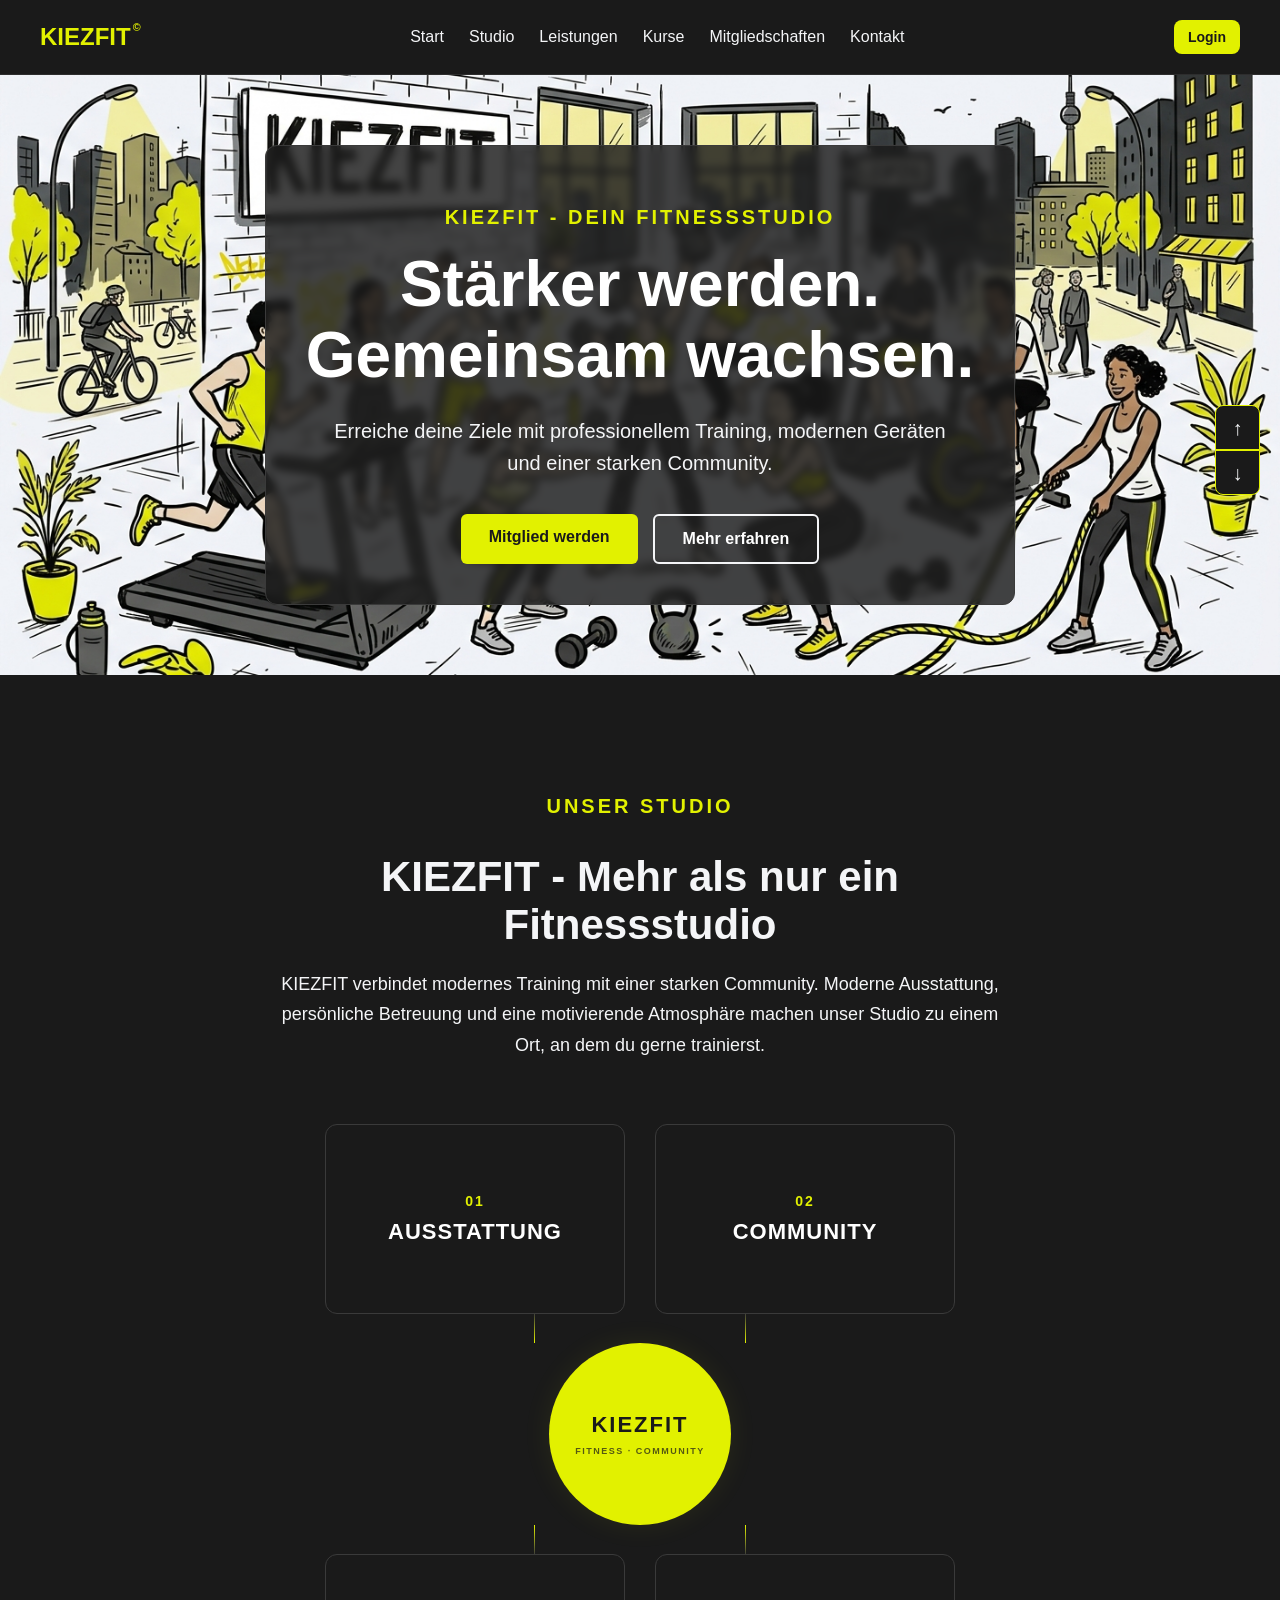
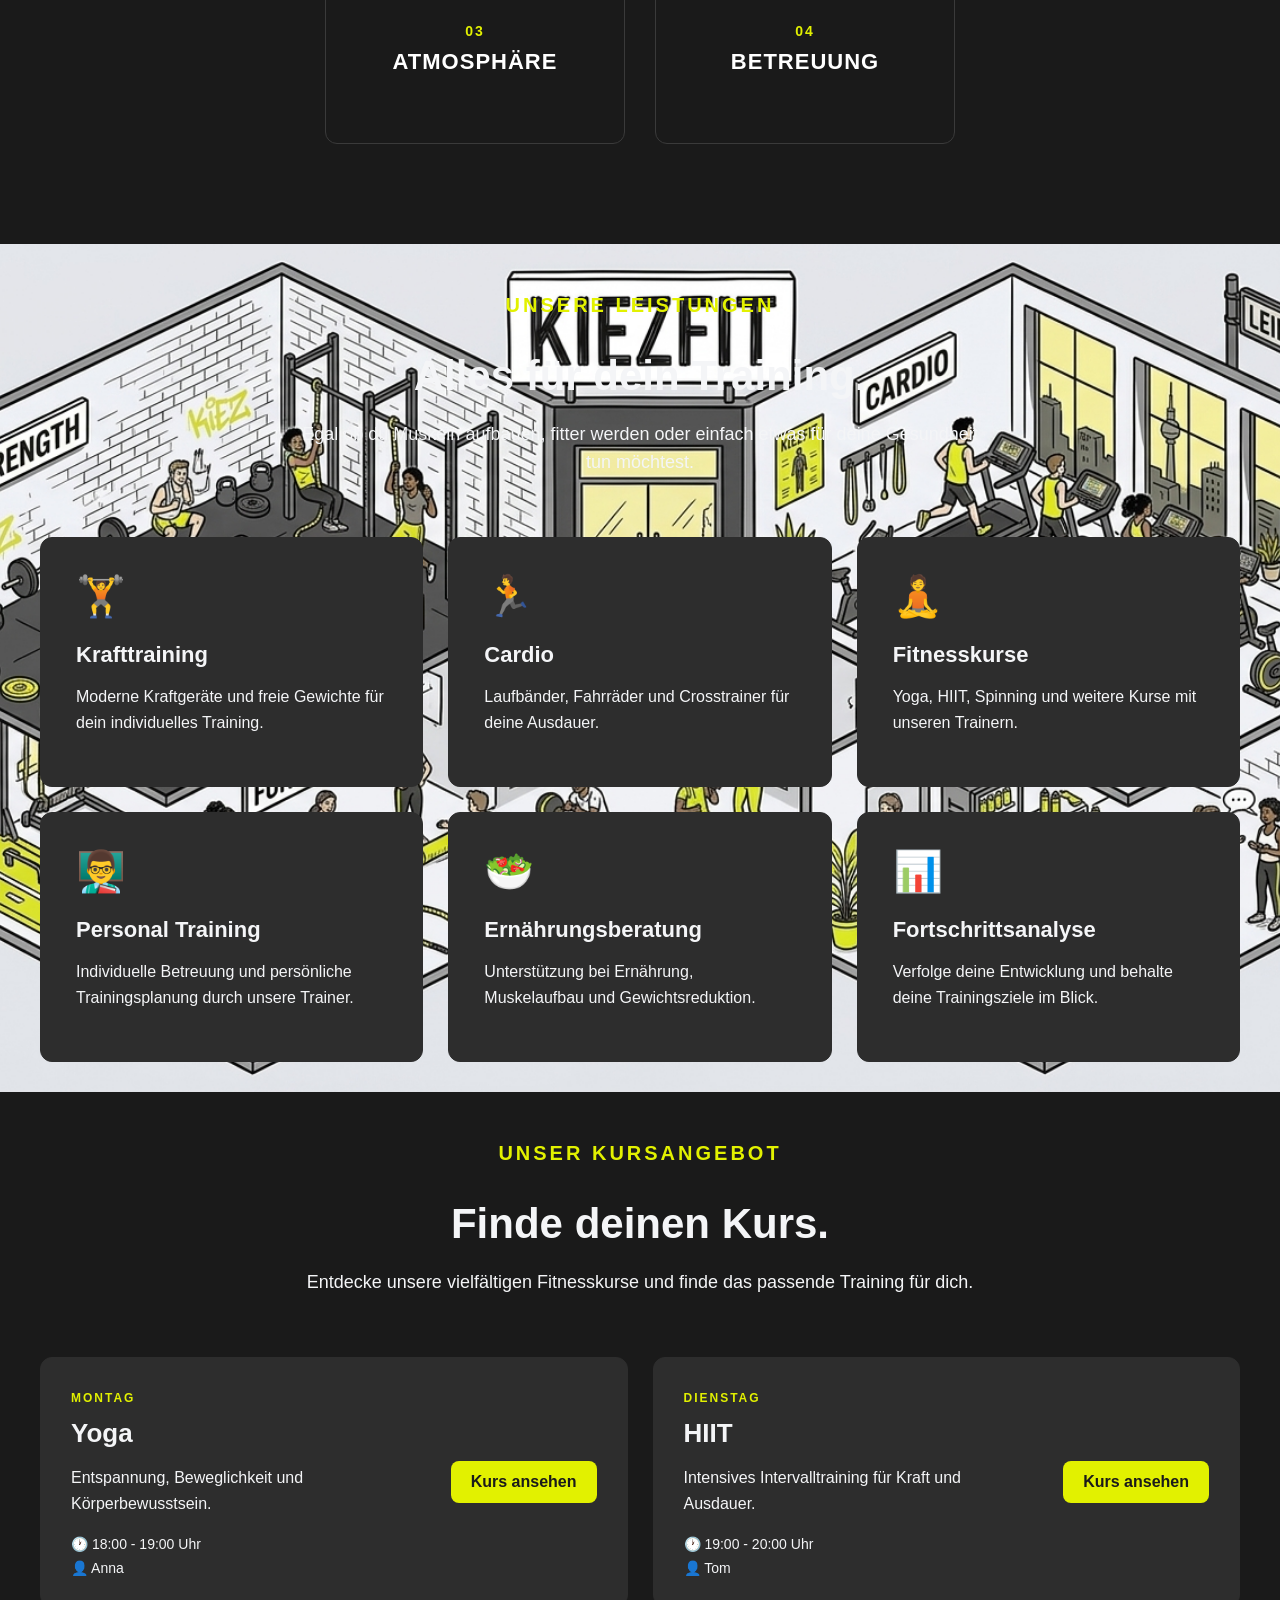
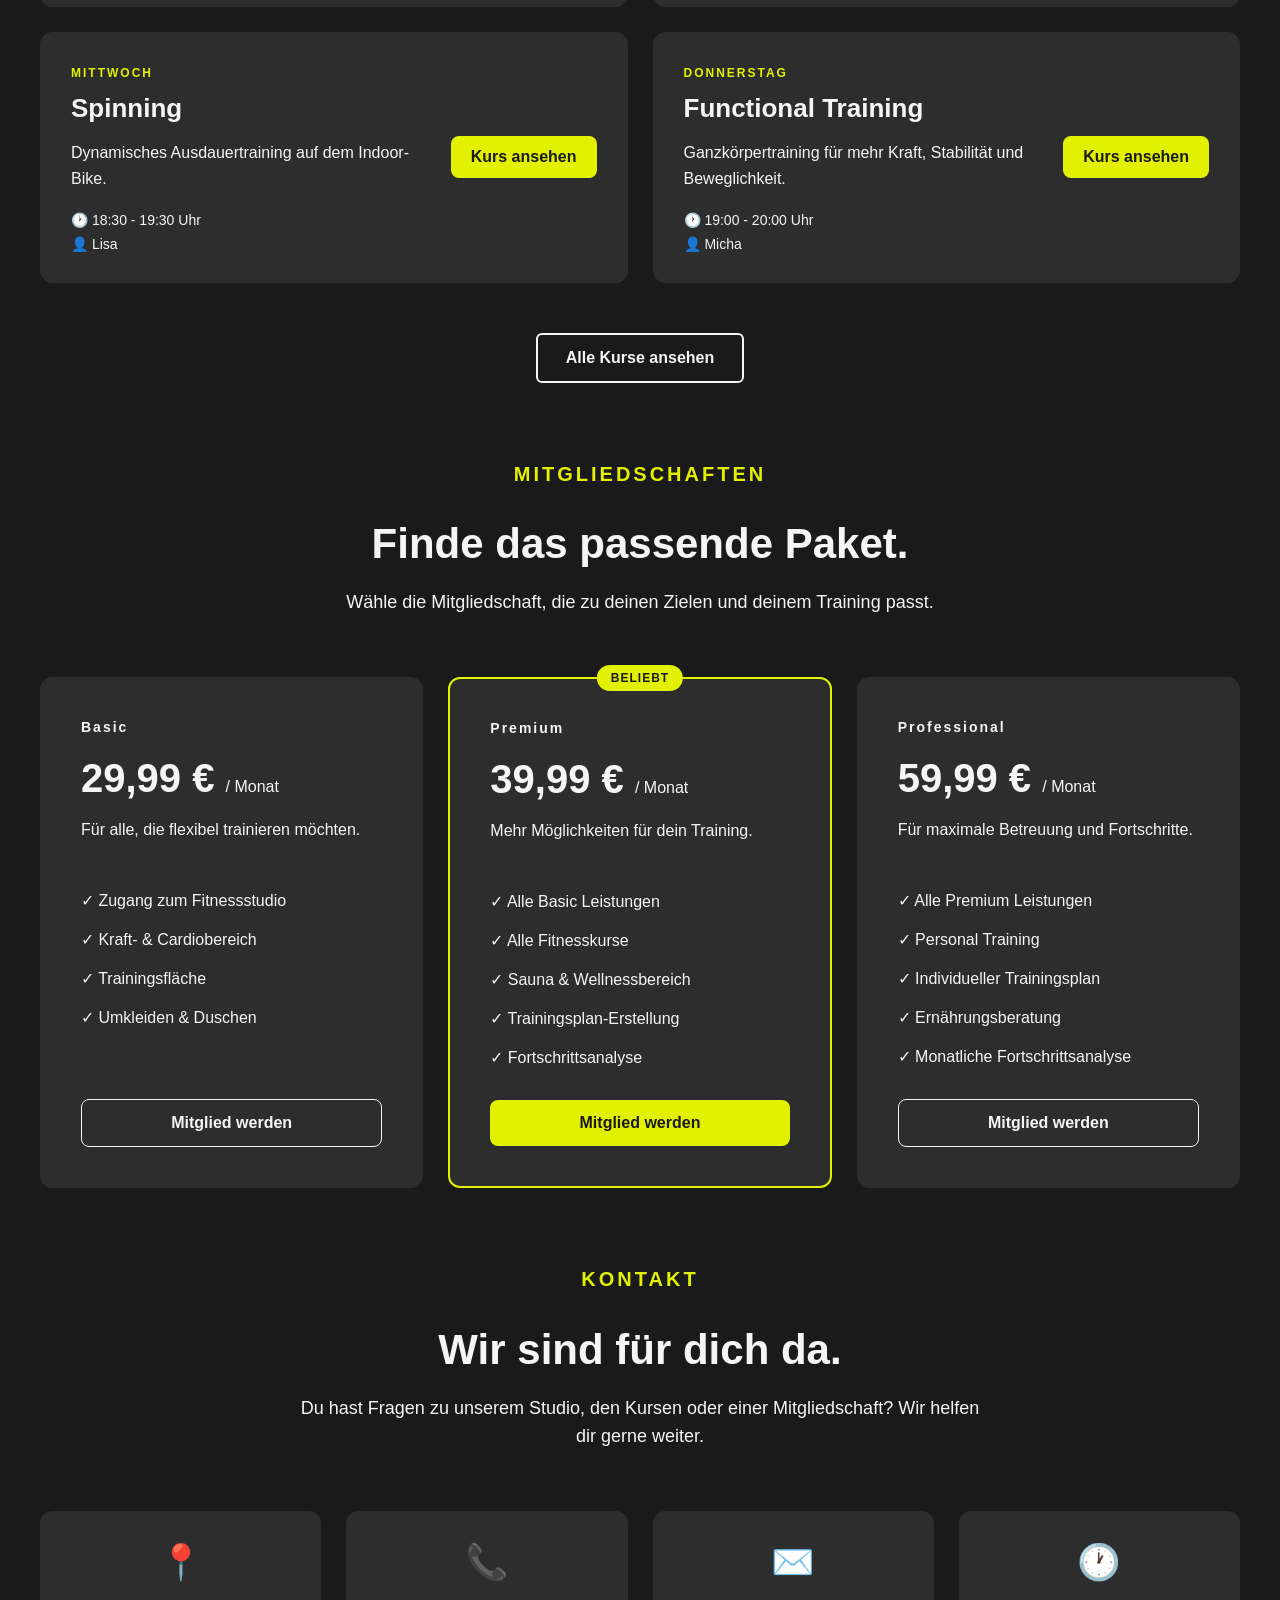
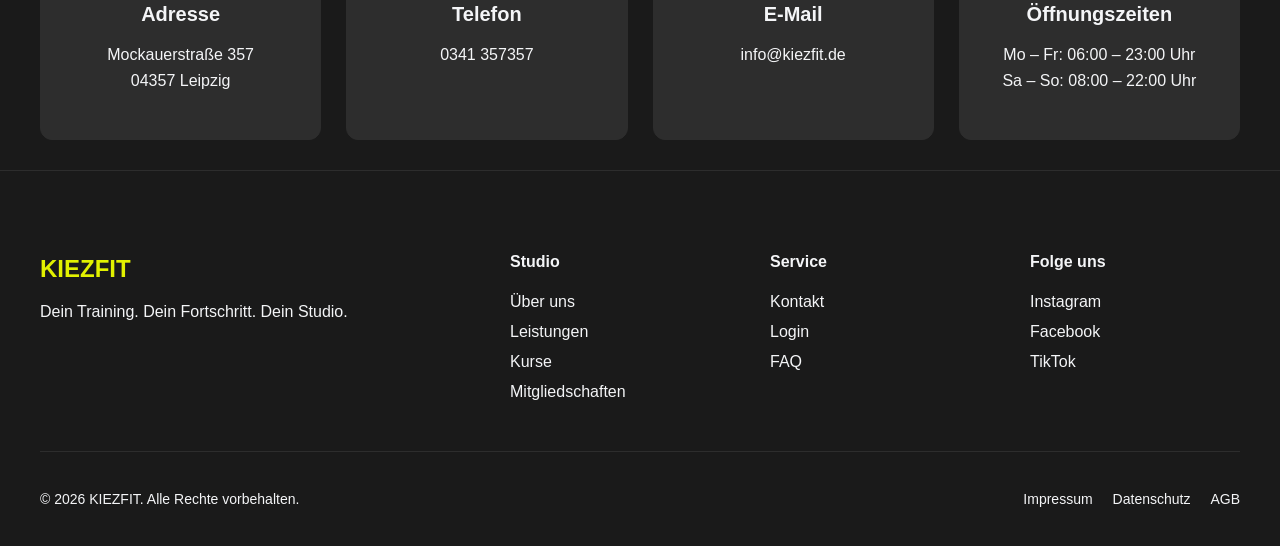
==== index.html @ 13ee88f4 "Initial project setup - current KIEZFIT state" ====
<!DOCTYPE html>
<html lang="de">

<head>
    <meta charset="UTF-8">
    <meta name="viewport" content="width=device-width, initial-scale=1.0">

    <title>KIEZFIT - Dein Fitnessstudio</title>

    <link rel="stylesheet" href="css/base.css">
    <link rel="stylesheet" href="css/layout.css">
    <link rel="stylesheet" href="css/components.css">
    <link rel="stylesheet" href="css/sections.css">
    <link rel="stylesheet" href="css/responsive.css">
</head>

<body>

    <!-- HEADER -->
    <header>

        <!-- LOGO -->
        <div class="logo">
            <a href="#start">KIEZFIT<sub>&copy;</sub></a>
        </div>

        <!-- NAVIGATION -->    
        <nav id="main-navigation">
            <a href="#start">Start</a>
            <a href="#studio">Studio</a>
            <a href="#leistungen">Leistungen</a>
            <a href="#kurse">Kurse</a>
            <a href="#mitgliedschaften">Mitgliedschaften</a>
            <a href="#kontakt">Kontakt</a>
        </nav>        

        <!-- HAMBURGER -->
        <button
            class="hamburger"
            id="hamburger"
            aria-label="Menü öffnen"
            aria-expanded="false"
            aria-controls="main-navigation">

            <span></span>
            <span></span>
            <span></span>
        </button>

        <!-- LOGIN -->
        <div class="header-actions">
            <a href="login.html" class="login-button">Login</a>
        </div>

    </header>

    <!-- HAUPTINHALT -->
    <main>

        <!-- HERO -->
        <section class="hero" id="start">

            <div class="hero-content">

                <p class="hero-subtitle">
                    KIEZFIT - DEIN FITNESSSTUDIO
                </p>

                <h1>
                    Stärker werden.<br>
                    Gemeinsam wachsen.
                </h1>

                <p class="hero-text">
                    Erreiche deine Ziele mit professionellem Training,
                    modernen Geräten und einer starken Community.
                </p>

                <div class="hero-buttons">

                    <a href="#mitgliedschaften" class="primary-button">
                        Mitglied werden
                    </a>

                    <a href="#leistungen" class="secondary-button">
                        Mehr erfahren
                    </a>

                </div>

            </div>

        </section>


<!-- STUDIO -->
<section class="studio" id="studio">

    <div class="section-content">

        <p class="section-subtitle">
            UNSER STUDIO
        </p>

        <h2>
            KIEZFIT - Mehr als nur ein Fitnessstudio
        </h2>

        <p>
            KIEZFIT verbindet modernes Training mit einer starken
            Community. Moderne Ausstattung, persönliche Betreuung
            und eine motivierende Atmosphäre machen unser Studio
            zu einem Ort, an dem du gerne trainierst.
        </p>

    </div>

<div class="studio-map">

    <div class="studio-area studio-area-1">

    <span class="studio-number">01</span>

    <h3>AUSSTATTUNG</h3>

    <div class="studio-description">
        <p>
            Moderne Geräte und durchdachte Trainingsbereiche schaffen
            die Grundlage für dein Training.
        </p>
    </div>

</div>


<div class="studio-area studio-area-2">

    <span class="studio-number">02</span>

    <h3>COMMUNITY</h3>

    <div class="studio-description">
        <p>
            KIEZFIT verbindet Menschen aus dem Kiez, die gemeinsam
            trainieren und sich gegenseitig motivieren.
        </p>
    </div>

</div>

<div class="studio-center">

    <span class="studio-center-name">
        KIEZFIT
    </span>

    <span class="studio-center-label">
        FITNESS · COMMUNITY
    </span>

</div>


<div class="studio-area studio-area-3">

    <span class="studio-number">03</span>

    <h3>ATMOSPHÄRE</h3>

    <div class="studio-description">
        <p>
            Urban, direkt und unkompliziert – eine Trainingsumgebung,
            in der du dich wohlfühlen kannst.
        </p>
    </div>

</div>


<div class="studio-area studio-area-4">

    <span class="studio-number">04</span>

    <h3>BETREUUNG</h3>

    <div class="studio-description">
        <p>
            Persönliche Ansprechpartner und professionelle Unterstützung
            begleiten dich auf deinem Weg.
        </p>
    </div>

</div>

</div>

</section>


        <!-- LEISTUNGEN -->
        <section class="leistungen" id="leistungen">

            <div class="section-header">

                <p class="section-subtitle">
                    UNSERE LEISTUNGEN
                </p>

                <h2>
                    Alles für dein Training.
                </h2>

                <p>
                    Egal ob du Muskeln aufbauen, fitter werden oder einfach
                    etwas für deine Gesundheit tun möchtest.
                </p>

            </div>


            <div class="leistungen-grid">

                <article class="leistung-card">

                    <div class="leistung-icon">
                        🏋️
                    </div>

                    <h3>
                        Krafttraining
                    </h3>

                    <p>
                        Moderne Kraftgeräte und freie Gewichte
                        für dein individuelles Training.
                    </p>

                </article>


                <article class="leistung-card">

                    <div class="leistung-icon">
                        🏃
                    </div>

                    <h3>
                        Cardio
                    </h3>

                    <p>
                        Laufbänder, Fahrräder und Crosstrainer
                        für deine Ausdauer.
                    </p>

                </article>


                <article class="leistung-card">

                    <div class="leistung-icon">
                        🧘
                    </div>

                    <h3>
                        Fitnesskurse
                    </h3>

                    <p>
                        Yoga, HIIT, Spinning und weitere Kurse
                        mit unseren Trainern.
                    </p>

                </article>


                <article class="leistung-card">

                    <div class="leistung-icon">
                        👨‍🏫
                    </div>

                    <h3>
                        Personal Training
                    </h3>

                    <p>
                        Individuelle Betreuung und persönliche
                        Trainingsplanung durch unsere Trainer.
                    </p>

                </article>


                <article class="leistung-card">

                    <div class="leistung-icon">
                        🥗
                    </div>

                    <h3>
                        Ernährungsberatung
                    </h3>

                    <p>
                        Unterstützung bei Ernährung, Muskelaufbau
                        und Gewichtsreduktion.
                    </p>

                </article>


                <article class="leistung-card">

                    <div class="leistung-icon">
                        📊
                    </div>

                    <h3>
                        Fortschrittsanalyse
                    </h3>

                    <p>
                        Verfolge deine Entwicklung und behalte
                        deine Trainingsziele im Blick.
                    </p>

                </article>

            </div>

        </section>


        <!-- KURSE -->
        <section class="kurse" id="kurse">

            <div class="section-header">

                <p class="section-subtitle">
                    UNSER KURSANGEBOT
                </p>

                <h2>
                    Finde deinen Kurs.
                </h2>

                <p>
                    Entdecke unsere vielfältigen Fitnesskurse und
                    finde das passende Training für dich.
                </p>

            </div>


            <div class="kurse-grid">

                <article class="kurs-card">

                    <div class="kurs-info">

                        <span class="kurs-tag">
                            MONTAG
                        </span>

                        <h3>
                            Yoga
                        </h3>

                        <p>
                            Entspannung, Beweglichkeit und Körperbewusstsein.
                        </p>

                        <div class="kurs-details">
                            <span>🕐 18:00 - 19:00 Uhr</span>
                            <span>👤 Anna</span>
                        </div>

                    </div>

                    <a href="login.html" class="kurs-button">
                        Kurs ansehen
                    </a>

                </article>


                <article class="kurs-card">

                    <div class="kurs-info">

                        <span class="kurs-tag">
                            DIENSTAG
                        </span>

                        <h3>
                            HIIT
                        </h3>

                        <p>
                            Intensives Intervalltraining für
                            Kraft und Ausdauer.
                        </p>

                        <div class="kurs-details">
                            <span>🕐 19:00 - 20:00 Uhr</span>
                            <span>👤 Tom</span>
                        </div>

                    </div>

                    <a href="login.html" class="kurs-button">
                        Kurs ansehen
                    </a>

                </article>


                <article class="kurs-card">

                    <div class="kurs-info">

                        <span class="kurs-tag">
                            MITTWOCH
                        </span>

                        <h3>
                            Spinning
                        </h3>

                        <p>
                            Dynamisches Ausdauertraining
                            auf dem Indoor-Bike.
                        </p>

                        <div class="kurs-details">
                            <span>🕐 18:30 - 19:30 Uhr</span>
                            <span>👤 Lisa</span>
                        </div>

                    </div>

                    <a href="login.html" class="kurs-button">
                        Kurs ansehen
                    </a>

                </article>


                <article class="kurs-card">

                    <div class="kurs-info">

                        <span class="kurs-tag">
                            DONNERSTAG
                        </span>

                        <h3>
                            Functional Training
                        </h3>

                        <p>
                            Ganzkörpertraining für mehr Kraft,
                            Stabilität und Beweglichkeit.
                        </p>

                        <div class="kurs-details">
                            <span>🕐 19:00 - 20:00 Uhr</span>
                            <span>👤 Micha</span>
                        </div>

                    </div>

                    <a href="login.html" class="kurs-button">
                        Kurs ansehen
                    </a>

                </article>

            </div>


            <div class="kurse-footer">

                <a href="login.html" class="secondary-button">
                    Alle Kurse ansehen
                </a>

            </div>

        </section>


        <!-- MITGLIEDSCHAFTEN -->
        <section class="mitgliedschaften" id="mitgliedschaften">

            <div class="section-header">

                <p class="section-subtitle">
                    MITGLIEDSCHAFTEN
                </p>

                <h2>
                    Finde das passende Paket.
                </h2>

                <p>
                    Wähle die Mitgliedschaft, die zu deinen Zielen
                    und deinem Training passt.
                </p>

            </div>


            <div class="mitgliedschaften-grid">

                <!-- BASIC -->
                <article class="membership-card">

                    <div class="membership-header">

                        <span class="membership-name">
                            Basic
                        </span>

                        <h3>
                            29,99 €
                            <span>/ Monat</span>
                        </h3>

                        <p>
                            Für alle, die flexibel trainieren möchten.
                        </p>

                    </div>


                    <ul class="membership-features">
                        <li>✓ Zugang zum Fitnessstudio</li>
                        <li>✓ Kraft- &amp; Cardiobereich</li>
                        <li>✓ Trainingsfläche</li>
                        <li>✓ Umkleiden &amp; Duschen</li>
                    </ul>


                    <a href="login.html" class="membership-button">
                        Mitglied werden
                    </a>

                </article>


                <!-- PREMIUM -->
                <article class="membership-card membership-featured">

                    <div class="membership-badge">
                        BELIEBT
                    </div>


                    <div class="membership-header">

                        <span class="membership-name">
                            Premium
                        </span>

                        <h3>
                            39,99 €
                            <span>/ Monat</span>
                        </h3>

                        <p>
                            Mehr Möglichkeiten für dein Training.
                        </p>

                    </div>


                    <ul class="membership-features">
                        <li>✓ Alle Basic Leistungen</li>
                        <li>✓ Alle Fitnesskurse</li>
                        <li>✓ Sauna &amp; Wellnessbereich</li>
                        <li>✓ Trainingsplan-Erstellung</li>
                        <li>✓ Fortschrittsanalyse</li>
                    </ul>


                    <a href="login.html" class="membership-button">
                        Mitglied werden
                    </a>

                </article>


                <!-- PROFESSIONAL -->
                <article class="membership-card">

                    <div class="membership-header">

                        <span class="membership-name">
                            Professional
                        </span>

                        <h3>
                            59,99 €
                            <span>/ Monat</span>
                        </h3>

                        <p>
                            Für maximale Betreuung und Fortschritte.
                        </p>

                    </div>


                    <ul class="membership-features">
                        <li>✓ Alle Premium Leistungen</li>
                        <li>✓ Personal Training</li>
                        <li>✓ Individueller Trainingsplan</li>
                        <li>✓ Ernährungsberatung</li>
                        <li>✓ Monatliche Fortschrittsanalyse</li>
                    </ul>


                    <a href="login.html" class="membership-button">
                        Mitglied werden
                    </a>

                </article>

            </div>

        </section>


        <!-- KONTAKT -->
        <section class="kontakt" id="kontakt">

            <div class="section-header">

                <p class="section-subtitle">
                    KONTAKT
                </p>

                <h2>
                    Wir sind für dich da.
                </h2>

                <p>
                    Du hast Fragen zu unserem Studio, den Kursen oder
                    einer Mitgliedschaft? Wir helfen dir gerne weiter.
                </p>

            </div>


            <div class="kontakt-grid">

                <div class="kontakt-card">

                    <div class="kontakt-icon">
                        📍
                    </div>

                    <h3>
                        Adresse
                    </h3>

                    <p>
                        Mockauerstraße 357<br>
                        04357 Leipzig
                    </p>

                </div>


                <div class="kontakt-card">

                    <div class="kontakt-icon">
                        📞
                    </div>

                    <h3>
                        Telefon
                    </h3>

                    <p>
                        0341 357357
                    </p>

                </div>


                <div class="kontakt-card">

                    <div class="kontakt-icon">
                        ✉️
                    </div>

                    <h3>
                        E-Mail
                    </h3>

                    <p>
                        info@kiezfit.de
                    </p>

                </div>


                <div class="kontakt-card">

                    <div class="kontakt-icon">
                        🕐
                    </div>

                    <h3>
                        Öffnungszeiten
                    </h3>

                    <p>
                        Mo – Fr: 06:00 – 23:00 Uhr<br>
                        Sa – So: 08:00 – 22:00 Uhr
                    </p>

                </div>

            </div>

        </section>

    </main>


    <!-- FOOTER -->
    <footer>

        <div class="footer-content">

            <div class="footer-brand">

                <h3>
                    KIEZFIT
                </h3>

                <p>
                    Dein Training. Dein Fortschritt.
                    Dein Studio.
                </p>

            </div>


            <div class="footer-column">

                <h4>
                    Studio
                </h4>

                <a href="#studio">Über uns</a>
                <a href="#leistungen">Leistungen</a>
                <a href="#kurse">Kurse</a>
                <a href="#mitgliedschaften">Mitgliedschaften</a>

            </div>


            <div class="footer-column">

                <h4>
                    Service
                </h4>

                <a href="#kontakt">Kontakt</a>
                <a href="login.html">Login</a>
                <a href="#">FAQ</a>

            </div>


            <div class="footer-column">

                <h4>
                    Folge uns
                </h4>

                <a href="#">Instagram</a>
                <a href="#">Facebook</a>
                <a href="#">TikTok</a>

            </div>

        </div>


        <div class="footer-bottom">

            <p>
                &copy; 2026 KIEZFIT. Alle Rechte vorbehalten.
            </p>

            <div class="footer-legal">

                <a href="#">Impressum</a>
                <a href="#">Datenschutz</a>
                <a href="#">AGB</a>

            </div>

        </div>

    </footer>


    <!-- SCROLL-BUTTON -->
    <div class="scroll-button">

        <button
            id="scroll-top"
            aria-label="Nach oben scrollen">
        </button>

        <button
            id="scroll-bottom"
            aria-label="Nach unten scrollen">
        </button>

    </div>

    <!-- JAVASCRIPT -->
    <script src="js/script.js"></script>

</body>

</html>
---- css/base.css ----
/* ==================================================
   RESET & GLOBALE EINSTELLUNGEN
   ================================================== */

* {
    box-sizing: border-box;
}

html {
    scroll-behavior: smooth;
}

html,
body {
    width: 100%;
    overflow-x: hidden;
}

:root {
    --color-carbon: #1A1A1A;
    --color-off-white: #F4F5F7;
    --color-lime: #E2F100;
    --color-graphite: #2D2D2D;

    --color-white: #FFFFFF;
    --color-border: #3A3A3A;
}

body {
    margin: 0;

    font-family: Arial, sans-serif;

    background-color: var(--color-carbon);
    color: var(--color-off-white);
}
---- css/layout.css ----
/* ==================================================
   HEADER - LAYOUT
   ================================================== */

header {
    position: relative;
    display: flex;
    align-items: center;
    justify-content: space-between;

    padding: 20px 40px;

    background-color: var(--color-carbon);
    border-bottom: 0.5px solid var(--color-graphite);
}

/* ==================================================
   ALLGEMEINE SECTION-BEREICHE
   ================================================== */

.studio,
.leistungen,
.kurse,
.mitgliedschaften,
.kontakt {
    padding: 30px;
}

/* ==================================================
   FOOTER - LAYOUT
   ================================================== */

footer {
    padding: 60px 40px 25px;

    background-color: var(--color-carbon);

    border-top: 1px solid var(--color-graphite);
}

.footer-content {
    max-width: 1200px;

    margin: 0 auto 50px auto;

    display: grid;

    grid-template-columns: 2fr 1fr 1fr 1fr;

    gap: 50px;
}

.footer-bottom {
    max-width: 1200px;

    margin: 0 auto;

    padding-top: 25px;

    border-top: 1px solid var(--color-graphite);

    display: flex;
    justify-content: space-between;
    align-items: center;

    font-size: 14px;
}

.footer-column a:focus-visible,
.footer-legal a:focus-visible {
    outline: 2px solid var(--color-lime);
    outline-offset: 4px;
}
---- css/components.css ----
/* ==================================================
   LOGO
   ================================================== */

.logo a {
    display: inline-flex;
    align-items: flex-start;

    color: var(--color-lime);
    text-decoration: none;

    font-size: 24px;
    font-weight: bold;
}

.logo a sub {
    position: relative;
    top: -0.1em;

    margin-left: 2px;

    font-size: 0.45em;
    line-height: 1;

    vertical-align: super;
}

/* ==================================================
   NAVIGATION
   ================================================== */

nav {
    display: flex;
    gap: 25px;

    flex-shrink: 1;
}

nav a {
    color: var(--color-off-white);
    text-decoration: none;

    transition: color 0.2s ease;
}

nav a:hover {
    color: var(--color-lime);
}  

/* ==================================================
   HEADER ACTIONS / LOGIN
   ================================================== */

.header-actions {
    display: flex;
    align-items: center;

    flex-shrink: 0;
}

.login-button {
    display: inline-block;

    padding: 9px 14px;

    border-radius: 8px;

    background-color: var(--color-lime);
    color: var(--color-carbon);

    text-decoration: none;

    font-size: 14px;
    font-weight: bold;

    transition:
        transform 0.2s ease,
        background-color 0.2s ease;
}

.login-button:hover {
    transform: translateY(-2px);
}

/* ==================================================
   ALLGEMEINE BUTTONS (OPTIMIERT)
   ================================================== */

.primary-button {
    display: inline-block;

    padding: 14px 28px;

    border-radius: 6px;

    background-color: var(--color-lime);
    color: var(--color-carbon);

    text-decoration: none;

    font-weight: bold;

    /* Semikolon durch Komma ersetzt */
    transition: transform 0.2s ease, opacity 0.2s ease;
}

.primary-button:hover {
    transform: translateY(-2px);
    opacity: 0.9;
}

.secondary-button {
    display: inline-block;

    padding: 14px 28px;

    /* Rand sichtbar gemacht auf dunklem Grund */
    border: 2px solid var(--color-off-white);
    border-radius: 6px;

    color: var(--color-off-white);

    text-decoration: none;

    font-weight: bold;

    transition:
        border-color 0.2s ease,
        color 0.2s ease,
        background-color 0.2s ease;
}

.secondary-button:hover {
    border-color: var(--color-lime);
    color: var(--color-lime);
    background-color: rgba(226, 241, 0, 0.05); /* Zartes Aufleuchten bei Hover */
}

/* ==================================================
   KURSE – BUTTON
   ================================================== */

.kurs-button {
    align-self: center;

    padding: 12px 20px;

    border-radius: 8px;

    background-color: var(--color-lime);
    color: var(--color-carbon);

    text-decoration: none;

    font-weight: bold;

    white-space: nowrap;
}

/* ==================================================
   MITGLIEDSCHAFTEN – BUTTON
   ================================================== */

.membership-button {
    display: block;

    margin-top: auto;
    padding: 14px 20px;

    border-radius: 8px;

    background-color: var(--color-lime);
    color: var(--color-carbon);

    text-align: center;
    text-decoration: none;

    font-weight: bold;
}

.membership-card:not(.membership-featured) .membership-button {
    background-color: transparent;
    color: var(--color-off-white);

    border: 1px solid var(--color-off-white);
}


/* ==================================================
   HAMBURGER
   ================================================== */

.hamburger {
    display: none;

    flex-direction: column;
    justify-content: center;

    gap: 5px;

    padding: 8px;

    border: none;

    background: none;

    cursor: pointer;
}

.hamburger span {
    display: block;

    width: 25px;
    height: 2px;

    background-color: var(--color-off-white);

    transition:
        transform 0.2s ease,
        opacity 0.2s ease;
}

.hamburger.active span:nth-child(1) {
    transform: translateY(7px) rotate(45deg);
}

.hamburger.active span:nth-child(2) {
    opacity: 0;
}

.hamburger.active span:nth-child(3) {
    transform: translateY(-7px) rotate(-45deg);
}

.hamburger:focus-visible {
    outline: 2px solid var(--color-lime);
    outline-offset: 4px;
    border-radius: 4px;
}

/* ==================================================
   SCROLL-BUTTON
   ================================================== */

.scroll-button {
    position: fixed;

    top: 50%;
    right: 20px;

    transform: translateY(-50%);

    display: flex;
    flex-direction: column;

    z-index: 1000;
}

.scroll-button button {
    position: relative;

    width: 45px;
    height: 45px;

    border: 1px solid var(--color-lime);

    background-color: var(--color-carbon);
    color: var(--color-off-white);

    cursor: pointer;

    transition:
        background-color 0.2s ease,
        transform 0.2s ease,
        opacity 0.2s ease;
}

/* Pfeil nach oben */

.scroll-button button::before {
    position: absolute;

    top: 50%;
    left: 50%;

    transform: translate(-50%, -50%);

    font-size: 20px;
    line-height: 1;
}

.scroll-button button:first-child::before {
    content: "↑";
}

.scroll-button button:last-child::before {
    content: "↓";
}


/* Abgerundete Ecken */

.scroll-button button:first-child {
    border-radius: 8px 8px 0 0;
}

.scroll-button button:last-child {
    border-radius: 0 0 8px 8px;
}


/* Hover */

.scroll-button button:hover:not(:disabled) {
    background-color: var(--color-graphite);

    transform: scale(1.05);
}


/* Active */

.scroll-button button:active:not(:disabled) {
    transform: scale(0.95);
}

/* Disabled */
.scroll-button button:disabled {
    opacity: 0.3;

    cursor: default;

    pointer-events: none;
}

#scroll-top:focus-visible,
#scroll-bottom:focus-visible {
    outline: 2px solid var(--color-lime);
    outline-offset: 3px;
}

/* ==================================================
   BUTTONS – ACTIVE
   ================================================== */

.primary-button:active,
.secondary-button:active,
.login-button:active,
.kurs-button:active,
.membership-button:active {
    transform: scale(0.97);
}

/* ==================================================
   INTERAKTION – FOCUS
   ================================================== */

.primary-button:focus-visible,
.secondary-button:focus-visible,
.login-button:focus-visible,
.kurs-button:focus-visible,
.membership-button:focus-visible,
nav a:focus-visible,
.logo a:focus-visible {
    outline: 2px solid var(--color-lime);
    outline-offset: 4px;
}

#scroll-top:focus-visible,
#scroll-bottom:focus-visible {
    outline: 2px solid var(--color-lime);
    outline-offset: 3px;
}

.footer-column a:focus-visible,
.footer-legal a:focus-visible {
    outline: 2px solid var(--color-lime);
    outline-offset: 4px;
}
---- css/sections.css ----
/* ==================================================
   HERO
   ================================================== */

.hero {
    min-height: 600px;

    display: flex;
    align-items: center;
    justify-content: center;

    padding: 60px 40px;

    text-align: center;

    background-color: var(--color-carbon);
    
    background-image: url("../assets/images/hero.webp");
    background-size: cover;
    background-position: center;
    background-repeat: no-repeat;
}

/* Semi-transparenter Box-Schutz für optimale Lesbarkeit */
.hero-content {
    max-width: 800px;
    background-color: rgba(26, 26, 26, 0.82); /* color-carbon mit 82% Deckkraft */
    backdrop-filter: blur(4px); /* Macht feine Striche der Illustration im Hintergund weicher */
    padding: 40px;
    border-radius: 12px;
    border: 1px solid var(--color-border);
}

.hero-subtitle {
    margin-bottom: 20px;

    color: var(--color-lime);

    font-size: 20px;
    font-weight: bold;

    letter-spacing: 3px;
}

/* H1 von Graphite auf White geändert für extrem starken Kontrast */
.hero h1 {
    margin: 0 0 25px 0;

    color: var(--color-white);

    font-size: 64px;
    line-height: 1.1;
}

.hero-text {
    max-width: 650px;

    margin: 0 auto 35px auto;

    color: var(--color-off-white);

    font-size: 20px;
    line-height: 1.6;
}

.hero-buttons {
    display: flex;
    justify-content: center;

    gap: 15px;
}

/* Ergänzung für die Buttons im Hero (falls nicht in components.css) */
.hero-buttons .primary-button {
    background-color: var(--color-lime);
    color: var(--color-carbon);
    font-weight: bold;
    padding: 14px 28px;
    border-radius: 6px;
    text-decoration: none;
    transition: transform 0.2s ease, opacity 0.2s ease;
}

.hero-buttons .primary-button:hover {
    transform: translateY(-2px);
    opacity: 0.9;
}

.hero-buttons .secondary-button {
    background-color: transparent;
    color: var(--color-white);
    border: 2px solid var(--color-off-white);
    font-weight: 600;
    padding: 14px 28px;
    border-radius: 6px;
    text-decoration: none;
    transition: background-color 0.2s ease;
}

.hero-buttons .secondary-button:hover {
    background-color: rgba(244, 245, 247, 0.15);
}

/* ==================================================
   STUDIO
   ================================================== */

.studio {
    display: flex;
    flex-direction: column;
    align-items: center;

    padding: 100px 40px;

    background-color: var(--color-carbon);

    text-align: center;
}


/* ==================================================
   STUDIO MAP
   ================================================== */

.studio-map {
    max-width: 1000px;

    margin: 45px auto 0;

    display: grid;
    grid-template-columns: 1fr 1fr;
    grid-template-rows: auto auto auto;

    gap: 30px;

    align-items: center;
    justify-items: center;

    position: relative;
}

.studio-area {
    position: relative;

    width: 100%;
    max-width: 300px;

    min-height: 190px;
    height: auto;

    padding: 25px;

    display: flex;
    flex-direction: column;
    justify-content: center;
    align-items: center;

    background-color: var(--color-card);

    border: 1px solid var(--color-border);
    border-radius: 12px;

    text-align: center;

    transition:
        border-color 0.25s ease,
        transform 0.25s ease,
        background-color 0.25s ease;
}

.studio-number {
    margin-bottom: 10px;

    color: var(--color-lime);

    font-size: 14px;
    font-weight: bold;

    letter-spacing: 2px;
}

.studio-area h3 {
    margin: 0;

    color: var(--color-white);

    font-size: 22px;
    letter-spacing: 1px;
}

.studio-area-1 {
    grid-column: 1;
    grid-row: 1;
}

.studio-area-2 {
    grid-column: 2;
    grid-row: 1;
}

.studio-center {
    grid-column: 1 / 3;
    grid-row: 2;

    width: 180px;
    height: 180px;

    display: flex;
    flex-direction: column;
    align-items: center;
    justify-content: center;

    background-color: var(--color-lime);

    border-radius: 50%;

    color: var(--color-carbon);

    text-align: center;

    box-shadow:
        0 0 0 1px var(--color-lime),
        0 0 30px rgba(226, 241, 0, 0.08);
}

.studio-center-name {
    font-size: 22px;
    font-weight: bold;

    letter-spacing: 2px;
}

.studio-center-label {
    margin-top: 8px;

    font-size: 9px;
    font-weight: bold;

    letter-spacing: 1.5px;

    opacity: 0.7;
}

.studio-area-3 {
    grid-column: 1;
    grid-row: 3;
}

.studio-area-4 {
    grid-column: 2;
    grid-row: 3;
}

.studio-area:hover {
    border-color: var(--color-lime);

    background-color: var(--color-graphite);
}

.studio-area-1:hover {
    transform: translateX(-25px);
}

.studio-area-2:hover {
    transform: translateX(25px);
}

.studio-area-3:hover {
    transform: translateX(-25px);
}

.studio-area-4:hover {
    transform: translateX(25px);
}

/* ==================================================
   STUDIO MAP – VERBINDUNGEN
   ================================================== */

.studio-area-1::after,
.studio-area-2::after {
    content: "";

    position: absolute;

    bottom: -30px;

    width: 1px;
    height: 30px;

    background: linear-gradient(
        to bottom,
        var(--color-border),
        var(--color-lime)
    );
}

.studio-area-1::after {
    right: 30%;
}

.studio-area-2::after {
    left: 30%;
}

.studio-area-3::before {
    right: 30%;
}

.studio-area-4::before {
    left: 30%;
}

.studio-area-3::before,
.studio-area-4::before {
    content: "";

    position: absolute;

    top: -30px;

    width: 1px;
    height: 30px;

    background: linear-gradient(
        to top,
        var(--color-border),
        var(--color-lime)
    );
}

.studio-description {
    max-height: 0;

    margin-top: 0;

    overflow: hidden;

    opacity: 0;

    transform: translateY(10px);

    transition:
        max-height 0.35s ease,
        margin-top 0.35s ease,
        opacity 0.25s ease,
        transform 0.35s ease;
}

.studio-description p {
    margin: 0;

    color: var(--color-off-white);

    font-size: 15px;
    line-height: 1.5;
}

.studio-area:hover .studio-description {
    max-height: 70px;

    margin-top: 15px;

    opacity: 1;

    transform: translateY(0);
}

/* ==================================================
   LEISTUNGEN
   ================================================== */
.leistungen {
    background-image: url("../assets/images/studio.webp");
    background-size: cover;
    background-position: center;
    background-repeat: no-repeat;
}

/* ==================================================
   SECTION CONTENT
   ================================================== */

.section-content {
    max-width: 750px;

    margin: 0 auto;

    text-align: center;
}

.section-content h2 {
    margin-bottom: 20px;

    color: var(--color-off-white);

    font-size: 42px;
}

.section-content p:not(.section-subtitle) {
    color: var(--color-off-white);

    font-size: 18px;
    line-height: 1.7;
}

/* ==================================================
   SECTION HEADER
   ================================================== */

.section-header {
    max-width: 700px;

    margin: 0 auto 60px auto;

    text-align: center;
}

.section-header h2 {
    margin-bottom: 20px;

    color: var(--color-off-white);

    font-size: 42px;
}

.section-header p:not(.section-subtitle) {
    color: var(--color-off-white);

    font-size: 18px;
    line-height: 1.6;
}

/* ==================================================
   SECTION SUBTITLE
   ================================================== */

.section-subtitle {
    margin-bottom: 15px;

    color: var(--color-lime);

    font-size: 20px;
    font-weight: bold;

    letter-spacing: 3px;
}

/* ==================================================
   LEISTUNGEN
   ================================================== */

.leistungen-grid {
    max-width: 1200px;

    margin: 0 auto;

    display: grid;

    grid-template-columns: repeat(3, 1fr);

    gap: 25px;
}

.leistung-card {
    padding: 35px;

    background-color: var(--color-graphite);

    border: 1px solid var(--color-graphite);
    border-radius: 12px;

    transition:
        transform 0.2s ease,
        border-color 0.2s ease;
}

.leistung-card:hover {
    transform: translateY(-5px);

    border-color: var(--color-lime);
}

.leistung-icon {
    margin-bottom: 20px;

    font-size: 40px;
}

.leistung-card h3 {
    margin-bottom: 15px;

    font-size: 22px;
}

.leistung-card p {
    color: var(--color-off-white);

    line-height: 1.6;
}

/* ==================================================
   KURSE
   ================================================== */

.kurse-grid {
    max-width: 1200px;

    margin: 0 auto;

    display: grid;

    grid-template-columns: repeat(2, 1fr);

    gap: 25px;
}

.kurs-card {
    display: flex;
    justify-content: space-between;

    gap: 30px;

    padding: 30px;

    background-color: var(--color-graphite);

    border: 1px solid var(--color-graphite);
    border-radius: 12px;

    transition:
        border-color 0.2s ease,
        transform 0.2s ease;
}

.kurs-card:hover {
    transform: translateY(-3px);

    border-color: var(--color-lime);
}

.kurs-info {
    flex: 1;
}

.kurs-tag {
    color: var(--color-lime);

    font-size: 12px;
    font-weight: bold;

    letter-spacing: 2px;
}

.kurs-card h3 {
    margin: 12px 0;

    font-size: 26px;
}

.kurs-card p {
    color: var(--color-off-white);

    line-height: 1.6;
}

.kurs-details {
    display: flex;
    flex-direction: column;

    gap: 8px;

    margin-top: 20px;

    font-size: 14px;
}

.kurse-footer {
    display: flex;
    justify-content: center;

    margin-top: 50px;
}

/* ==================================================
   MITGLIEDSCHAFTEN
   ================================================== */

.mitgliedschaften-grid {
    max-width: 1200px;

    margin: 0 auto;

    display: grid;

    grid-template-columns: repeat(3, 1fr);

    gap: 25px;

    align-items: stretch;
}

.membership-card {
    position: relative;

    display: flex;
    flex-direction: column;

    padding: 40px;

    background-color: var(--color-graphite);

    border: 1px solid var(--color-graphite);
    border-radius: 12px;
}

.membership-featured {
    border: 2px solid var(--color-lime);
}

.membership-badge {
    position: absolute;

    top: -14px;
    left: 50%;

    transform: translateX(-50%);

    padding: 6px 14px;

    border-radius: 20px;

    background-color: var(--color-lime);
    color: var(--color-carbon);

    font-size: 12px;
    font-weight: bold;

    letter-spacing: 1px;
}

.membership-name {
    font-size: 14px;
    font-weight: bold;

    letter-spacing: 2px;
}

.membership-header h3 {
    margin: 20px 0 10px;

    color: var(--color-off-white);

    font-size: 40px;
}

.membership-header h3 span {
    font-size: 16px;
    font-weight: normal;
}

.membership-header p {
    color: var(--color-off-white);

    line-height: 1.6;
}

.membership-features {
    display: flex;
    flex-direction: column;

    gap: 15px;

    margin: 30px 0;
    padding: 0;

    list-style: none;
}

.membership-features li {
    line-height: 1.5;
}

/* ==================================================
   KONTAKT
   ================================================== */

.kontakt-grid {
    max-width: 1200px;

    margin: 0 auto;

    display: grid;

    grid-template-columns: repeat(4, 1fr);

    gap: 25px;
}

.kontakt-card {
    padding: 30px;

    background-color: var(--color-graphite);

    border: 1px solid var(--color-graphite);
    border-radius: 12px;

    text-align: center;
}

.kontakt-card:hover {
    border-color: var(--color-lime);
}

.kontakt-icon {
    margin-bottom: 15px;

    font-size: 35px;
}

.kontakt-card h3 {
    margin-bottom: 15px;

    font-size: 20px;
}

.kontakt-card p {
    color: var(--color-off-white);

    line-height: 1.6;
}

/* ==================================================
   FOOTER – INHALT
   ================================================== */

.footer-brand h3 {
    margin-bottom: 15px;

    color: var(--color-lime);

    font-size: 24px;
}

.footer-brand p {
    line-height: 1.6;
}

.footer-column {
    display: flex;
    flex-direction: column;

    gap: 12px;
}

.footer-column h4 {
    margin-bottom: 10px;
}

.footer-column a {
    color: var(--color-off-white);

    text-decoration: none;

    transition: color 0.2s ease;
}

.footer-column a:hover {
    color: var(--color-lime);
}

.footer-legal {
    display: flex;

    gap: 20px;
}

.footer-legal a {
    color: var(--color-off-white);

    text-decoration: none;

    transition: color 0.2s ease;
}

.footer-legal a:hover {
    color: var(--color-lime);
}
---- css/responsive.css ----
/* ==================================================
   RESPONSIVE – TABLET
   ================================================== */

@media (max-width: 900px) {

    header {
        padding: 20px 25px;

        gap: 20px;
    }

    .logo {
        flex-shrink: 0;
    }

    nav {
        display: flex;

        flex: 1;

        justify-content: center;

        gap: 12px;

        min-width: 0;
    }

    nav a {
        font-size: 14px;

        white-space: nowrap;
    }

    .header-actions {
        flex-shrink: 0;
    }

    .login-button {
        padding: 9px 14px;

        font-size: 14px;

        white-space: nowrap;
    }

    .hero h1 {
        font-size: 48px;
    }

    .studio,
    .leistungen,
    .kurse,
    .mitgliedschaften,
    .kontakt {
        padding-left: 30px;
        padding-right: 30px;
    }

    .leistungen-grid {
        grid-template-columns: repeat(2, 1fr);
    }

    .kurse-grid {
        grid-template-columns: 1fr;

        max-width: 700px;
    }

    .mitgliedschaften-grid {
        grid-template-columns: 1fr;

        max-width: 500px;
    }

    .kontakt-grid {
        grid-template-columns: repeat(2, 1fr);
    }

    .footer-content {
        grid-template-columns: 2fr 1fr 1fr;
    }
}

/* ==================================================
   RESPONSIVE – MOBILE HEADER
   ================================================== */

@media (max-width: 700px) {

    header {
        padding: 20px 25px;

        justify-content: space-between;
        align-items: center;

        flex-wrap: nowrap;

        gap: 15px;
    }


    /* MOBILE NAVIGATION */

    nav {
        position: absolute;

        top: 100%;
        left: 0;

        width: 100%;

        display: flex;

        justify-content: center;
        flex-wrap: wrap;

        gap: 20px;

        padding: 15px 20px;

        background-color: var(--color-carbon);

        border-bottom: 1px solid var(--color-graphite);

        z-index: 999;

        opacity: 0;
        visibility: hidden;
        transform: translateY(-10px);

        transition:
            opacity 0.2s ease,
            transform 0.2s ease,
            visibility 0.2s ease;
    }


    /* NAVIGATION GEÖFFNET */

    nav.active {
        opacity: 1;
        visibility: visible;
        transform: translateY(0);
    }


    /* NAVIGATIONS-LINKS */

    nav a {
        opacity: 0;
        transform: translateY(-5px);

        transition:
            opacity 0.2s ease,
            transform 0.2s ease;
    }


    nav.active a {
        opacity: 1;
        transform: translateY(0);
    }


    /* VERZÖGERUNG DER LINKS */

    nav.active a:nth-child(1) {
        transition-delay: 0.05s;
    }

    nav.active a:nth-child(2) {
        transition-delay: 0.10s;
    }

    nav.active a:nth-child(3) {
        transition-delay: 0.15s;
    }

    nav.active a:nth-child(4) {
        transition-delay: 0.20s;
    }

    nav.active a:nth-child(5) {
        transition-delay: 0.25s;
    }

    nav.active a:nth-child(6) {
        transition-delay: 0.30s;
    }


    /* HEADER ACTIONS */

    .header-actions {
        display: flex;
        flex-shrink: 0;
    }


    /* HAMBURGER */

    .hamburger {
        display: flex;
    }
}

/* ==================================================
   RESPONSIVE – KLEINE MOBILE GERÄTE
   ================================================== */

@media (max-width: 600px) {

    header {
        padding: 20px;

        gap: 10px;
    }

    .hero {
        min-height: 500px;

        padding: 50px 20px;
    }

    .hero h1 {
        font-size: 40px;
    }

    .hero-text {
        font-size: 17px;
    }

    .hero-buttons {
        flex-direction: column;

        align-items: stretch;
    }

    .primary-button,
    .secondary-button {
        text-align: center;
    }

    .studio,
    .leistungen,
    .kurse,
    .mitgliedschaften,
    .kontakt {
        padding: 70px 20px;
    }

    .section-content h2,
    .section-header h2 {
        font-size: 32px;
    }

    .leistungen-grid {
        grid-template-columns: 1fr;
    }

    .kurse-grid {
        grid-template-columns: 1fr;
    }

    .kurs-card {
        flex-direction: column;
    }

    .kurs-button {
        align-self: stretch;

        text-align: center;
    }

    .kontakt-grid {
        grid-template-columns: 1fr;
    }

    .footer-content {
        grid-template-columns: 1fr;

        gap: 35px;
    }

    .footer-bottom {
        flex-direction: column;

        gap: 20px;

        text-align: center;
    }

    .footer-legal {
        flex-wrap: wrap;

        justify-content: center;
    }

    .scroll-button {
        right: 10px;
    }

    .scroll-button button {
        width: 40px;
        height: 40px;
    }

    .scroll-button button::before {
        font-size: 18px;
    }
}
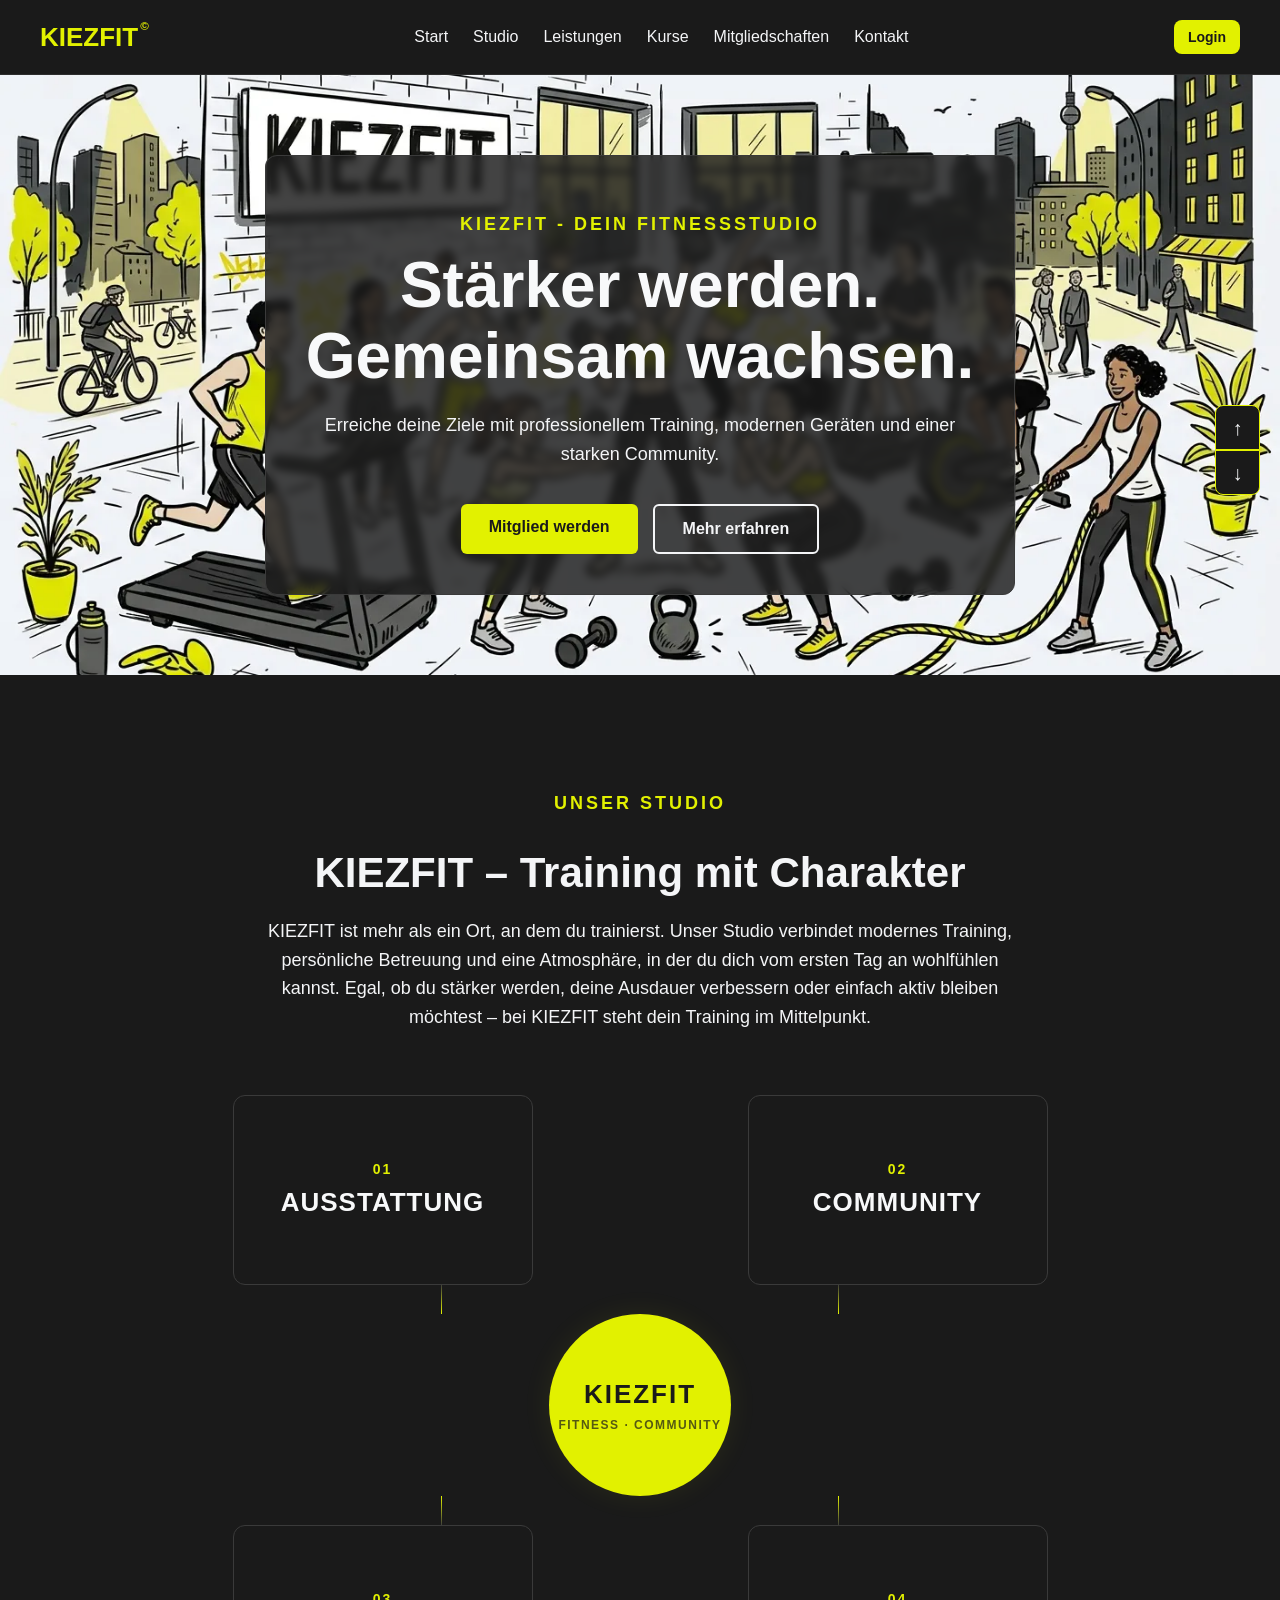
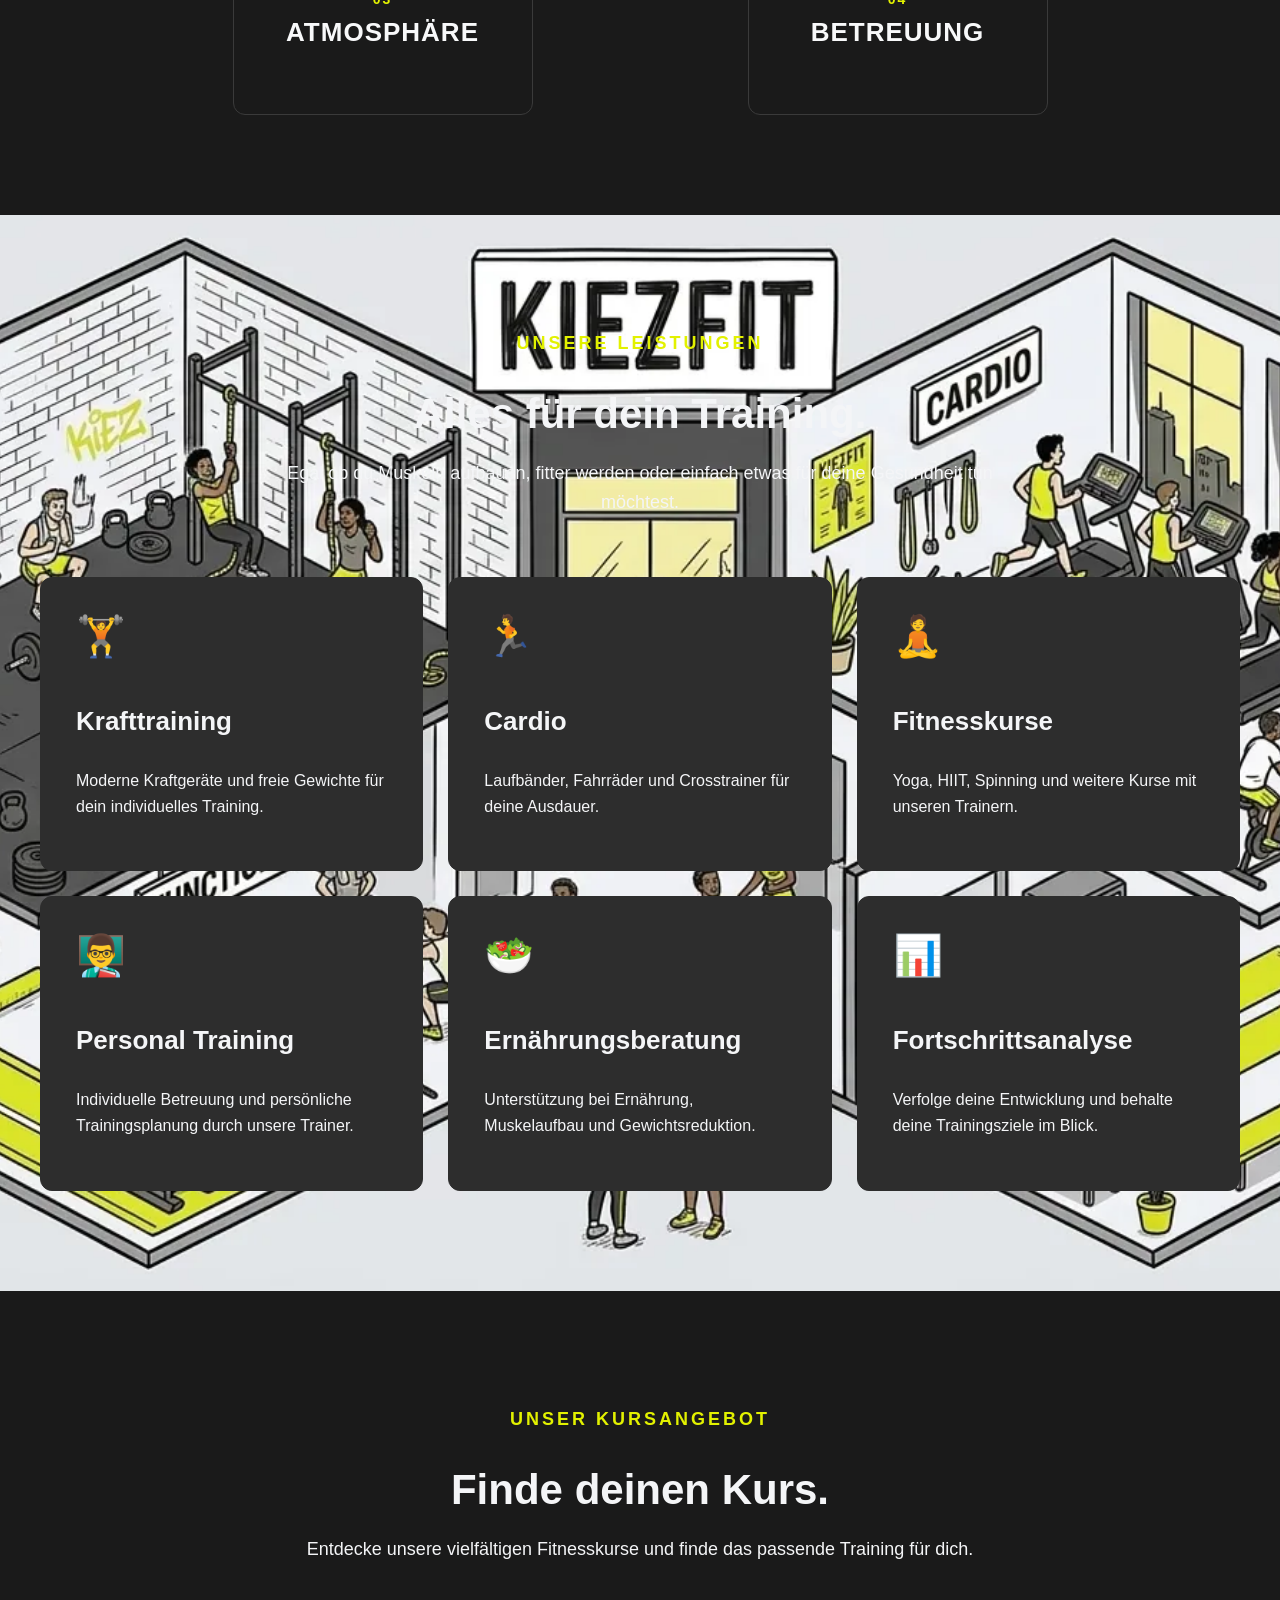
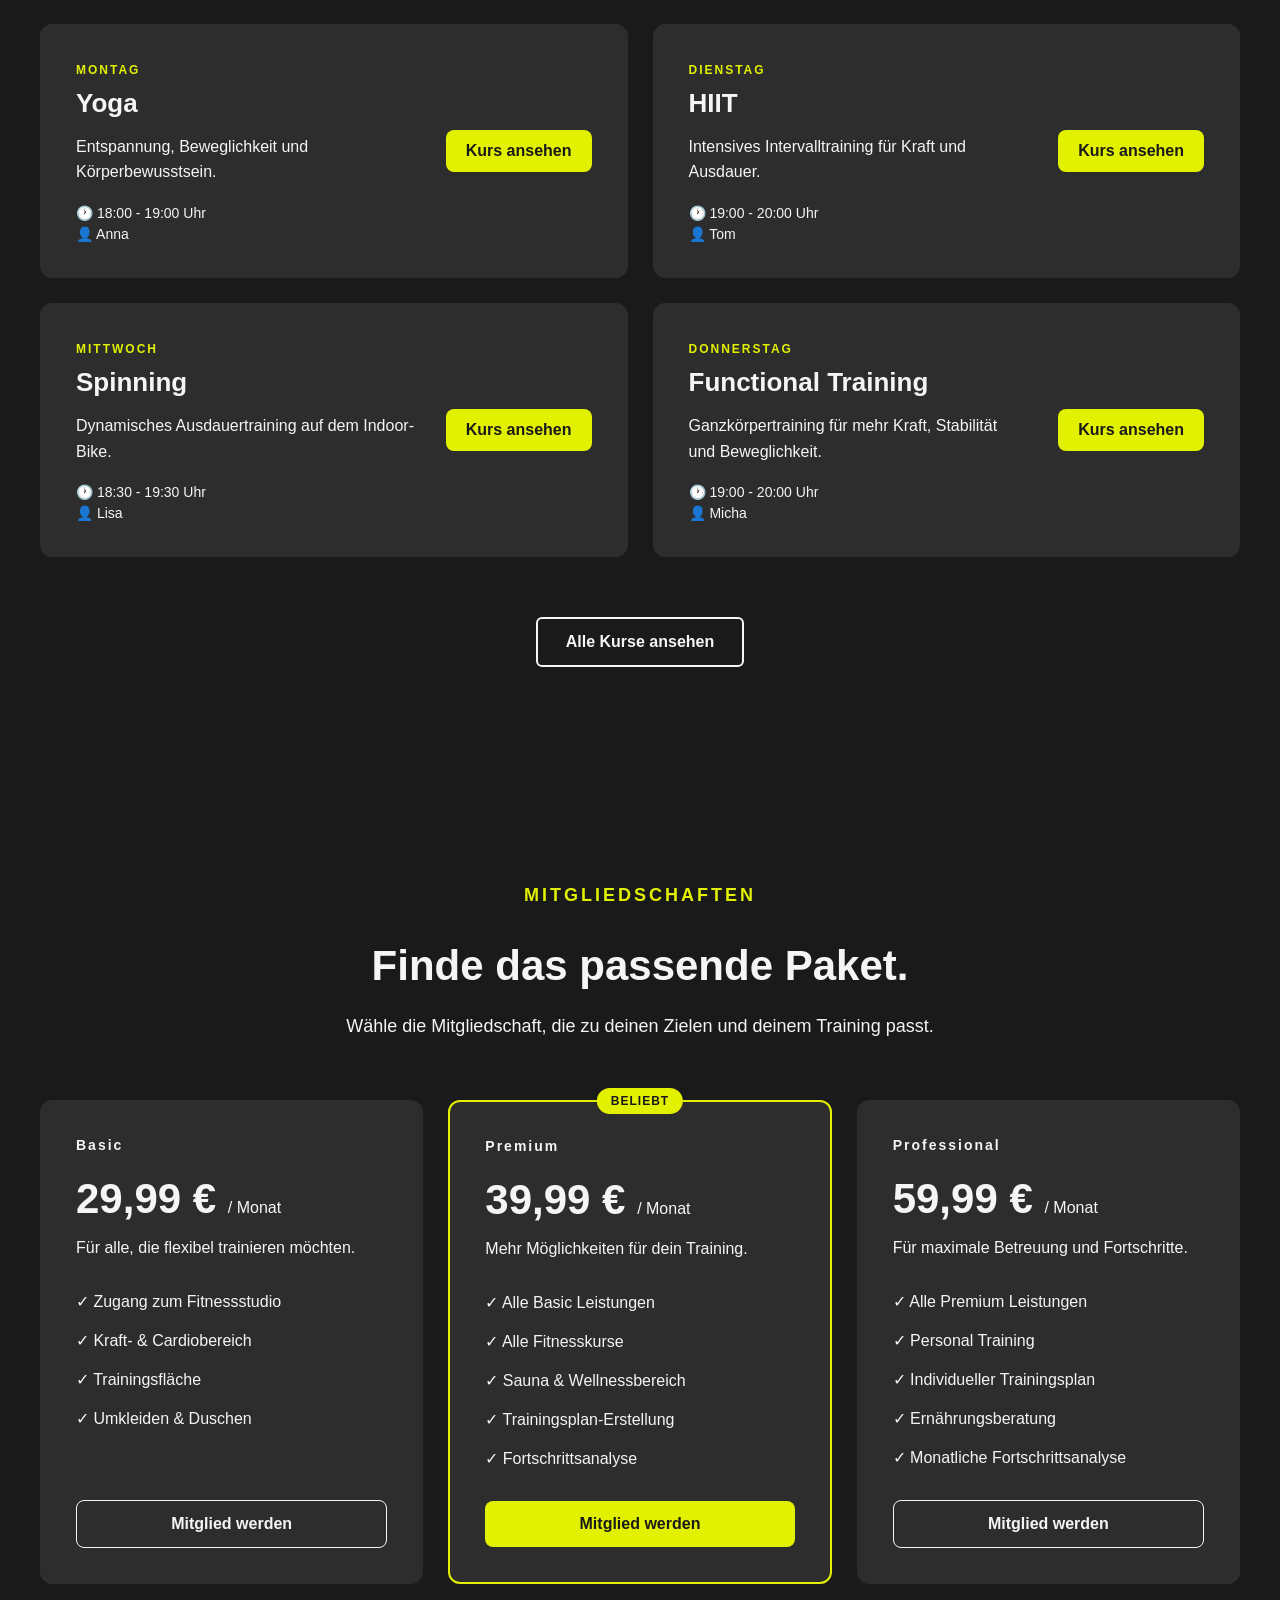
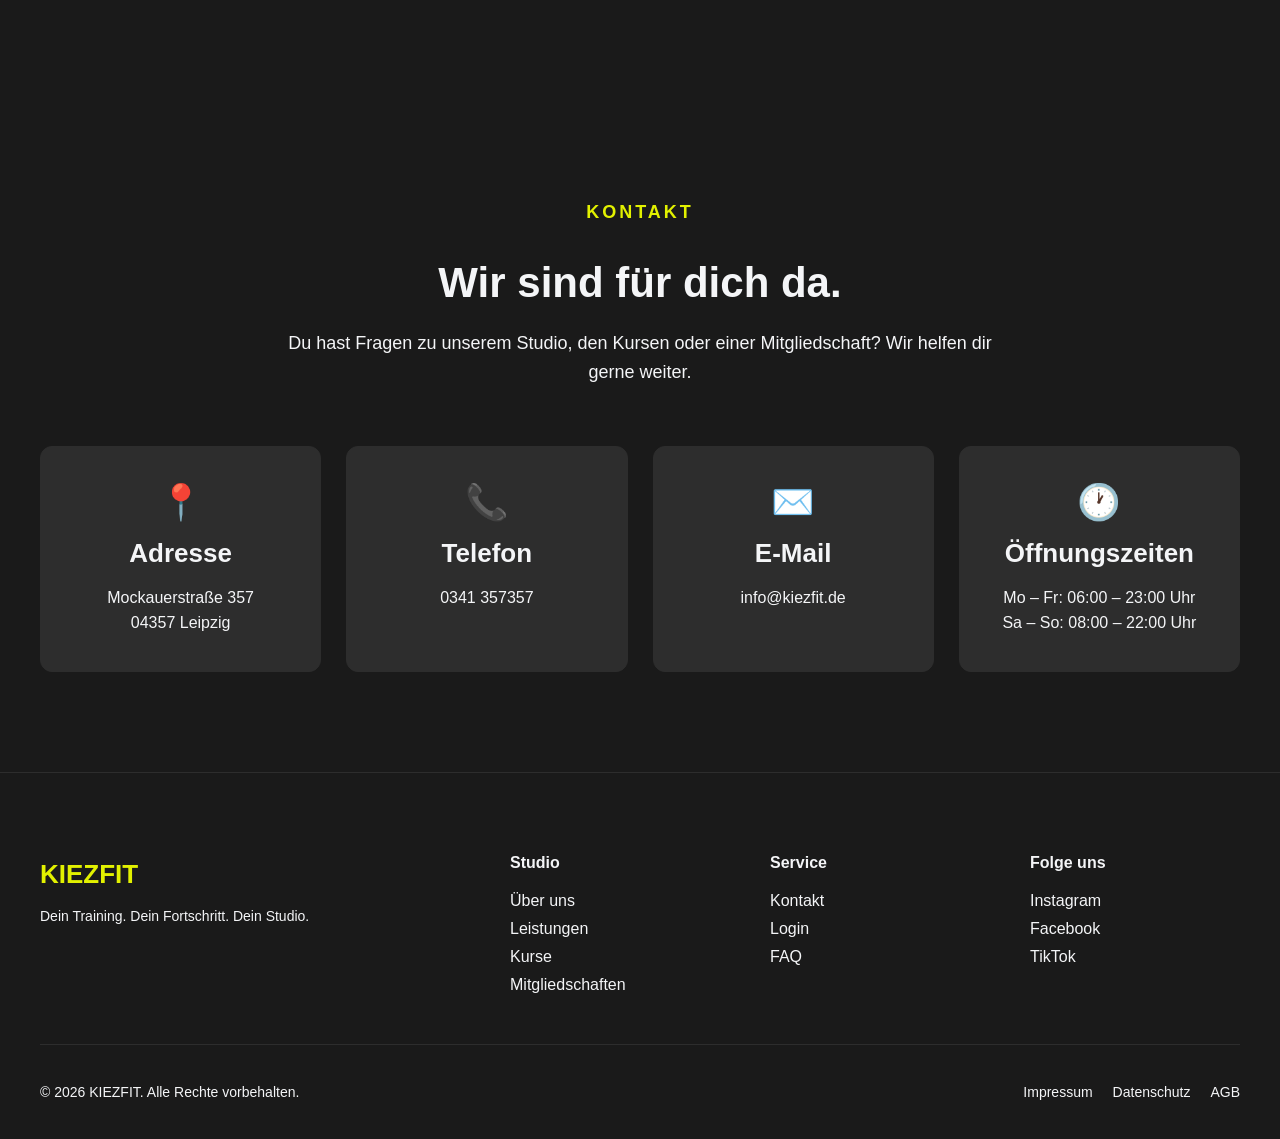
==== commit 75431cd8: "feat: expand studio section content" ====
--- a/index.html
+++ b/index.html
@@ -103,14 +103,16 @@
         </p>
 
         <h2>
-            KIEZFIT - Mehr als nur ein Fitnessstudio
+            KIEZFIT – Training mit Charakter
         </h2>
 
         <p>
-            KIEZFIT verbindet modernes Training mit einer starken
-            Community. Moderne Ausstattung, persönliche Betreuung
-            und eine motivierende Atmosphäre machen unser Studio
-            zu einem Ort, an dem du gerne trainierst.
+            KIEZFIT ist mehr als ein Ort, an dem du trainierst.
+            Unser Studio verbindet modernes Training, persönliche
+            Betreuung und eine Atmosphäre, in der du dich vom ersten
+            Tag an wohlfühlen kannst. Egal, ob du stärker werden,
+            deine Ausdauer verbessern oder einfach aktiv bleiben
+            möchtest – bei KIEZFIT steht dein Training im Mittelpunkt.
         </p>
 
     </div>
@@ -125,8 +127,10 @@
 
     <div class="studio-description">
         <p>
-            Moderne Geräte und durchdachte Trainingsbereiche schaffen
-            die Grundlage für dein Training.
+            Alles, was du für dein Training brauchst.
+            Moderne Trainingsgeräte und klar strukturierte Bereiche schaffen
+            die Grundlage für effektives Training – vom Kraft- und
+            Ausdauertraining bis zu funktionellen Übungen.
         </p>
     </div>
 
@@ -141,8 +145,10 @@
 
     <div class="studio-description">
         <p>
-            KIEZFIT verbindet Menschen aus dem Kiez, die gemeinsam
-            trainieren und sich gegenseitig motivieren.
+            Gemeinsam trainiert es sich besser.
+            Bei KIEZFIT trainierst du nicht einfach neben anderen Menschen.
+            Eine offene und motivierende Community sorgt dafür, dass
+            aus gemeinsamem Training echte Begegnung entsteht.
         </p>
     </div>
 
@@ -169,8 +175,10 @@
 
     <div class="studio-description">
         <p>
-            Urban, direkt und unkompliziert – eine Trainingsumgebung,
-            in der du dich wohlfühlen kannst.
+            Urban. Direkt. Unkompliziert.
+            KIEZFIT verbindet einen modernen Look mit einer entspannten
+            Trainingsatmosphäre. Kein unnötiger Schnickschnack – sondern
+            ein Studio, in dem du dich auf dein Training konzentrieren kannst.
         </p>
     </div>
 
@@ -185,8 +193,10 @@
 
     <div class="studio-description">
         <p>
-            Persönliche Ansprechpartner und professionelle Unterstützung
-            begleiten dich auf deinem Weg.
+            Du trainierst nicht allein.
+            Unsere Betreuung unterstützt dich dabei, deine Ziele zu verfolgen
+            und dein Training sinnvoll aufzubauen. Bei Fragen gibt es
+            persönliche Ansprechpartner, die dir weiterhelfen.
         </p>
     </div>
 
--- a/css/base.css
+++ b/css/base.css
@@ -16,21 +16,102 @@
     overflow-x: hidden;
 }
 
+body {
+    margin: 0;
+
+    font-family: var(--font-family-base);
+
+    background-color: var(--color-carbon);
+    color: var(--color-off-white);
+}
+
 :root {
+
+    /* ==================================================
+      LAYOUT
+      ================================================== */
+
+    --container-max-width: 1200px;
+    --container-content-width: 750px;
+
+    --section-padding-x: var(--space-2xl);
+    --section-padding-y: var(--space-6xl);
+
+    --grid-gap: 25px;
+    --card-padding: 35px;
+
+    /* ==================================================
+       COLORS
+       ================================================== */
+
     --color-carbon: #1A1A1A;
     --color-off-white: #F4F5F7;
     --color-lime: #E2F100;
     --color-graphite: #2D2D2D;
 
-    --color-white: #FFFFFF;
+    --color-white: #F8F9FA;
     --color-border: #3A3A3A;
-}
 
-body {
-    margin: 0;
 
-    font-family: Arial, sans-serif;
+    /* ==================================================
+       TYPOGRAPHY
+       ================================================== */
 
-    background-color: var(--color-carbon);
-    color: var(--color-off-white);
+    --font-family-base: Arial, sans-serif;
+
+    --font-size-xs: 0.75rem;
+    --font-size-small: 0.875rem;
+    --font-size-body: 1rem;
+    --font-size-large: 1.125rem;
+
+    --font-size-h4: 1.375rem;
+    --font-size-h3: 1.625rem;
+    --font-size-h2: 2.625rem;
+    --font-size-h1: 4rem;
+
+    --font-weight-regular: 400;
+    --font-weight-medium: 500;
+    --font-weight-bold: 700;
+
+    --line-height-tight: 1.1;
+    --line-height-heading: 1.2;
+    --line-height-body: 1.6;
+
+    /* ==================================================
+      SPACING
+      ================================================== */
+
+    --space-xs: 5px;
+    --space-sm: 10px;
+    --space-md: 15px;
+    --space-lg: 20px;
+    --space-xl: 30px;
+    --space-2xl: 40px;
+    --space-3xl: 50px;
+    --space-4xl: 60px;
+    --space-5xl: 80px;
+    --space-6xl: 100px;
+
+    /* ==================================================
+       BORDER RADIUS
+       ================================================== */
+
+    --radius-sm: 6px;
+    --radius-md: 8px;
+    --radius-lg: 12px;
+    --radius-pill: 999px;
+
+    /* ==================================================
+       BORDERS
+       ================================================== */
+
+    --border-width-thin: 1px;
+    --border-width-medium: 2px;
+
+    /* ==================================================
+       TRANSITIONS
+       ================================================== */
+
+    --transition-fast: 0.2s ease;
+    --transition-normal: 0.25s ease;
 }
--- a/css/layout.css
+++ b/css/layout.css
@@ -8,7 +8,7 @@
     align-items: center;
     justify-content: space-between;
 
-    padding: 20px 40px;
+    padding: var(--space-lg) var(--space-2xl);
 
     background-color: var(--color-carbon);
     border-bottom: 0.5px solid var(--color-graphite);
@@ -23,7 +23,7 @@
 .kurse,
 .mitgliedschaften,
 .kontakt {
-    padding: 30px;
+    padding: var(--section-padding-y) var(--section-padding-x);
 }
 
 /* ==================================================
@@ -31,7 +31,7 @@
    ================================================== */
 
 footer {
-    padding: 60px 40px 25px;
+    padding: var(--space-4xl) var(--space-2xl) 25px;
 
     background-color: var(--color-carbon);
 
@@ -39,7 +39,7 @@
 }
 
 .footer-content {
-    max-width: 1200px;
+    max-width: var(--container-max-width);
 
     margin: 0 auto 50px auto;
 
@@ -51,7 +51,7 @@
 }
 
 .footer-bottom {
-    max-width: 1200px;
+    max-width: var(--container-max-width);
 
     margin: 0 auto;
 
@@ -65,9 +65,3 @@
 
     font-size: 14px;
 }
-
-.footer-column a:focus-visible,
-.footer-legal a:focus-visible {
-    outline: 2px solid var(--color-lime);
-    outline-offset: 4px;
-}
--- a/css/components.css
+++ b/css/components.css
@@ -9,8 +9,8 @@
     color: var(--color-lime);
     text-decoration: none;
 
-    font-size: 24px;
-    font-weight: bold;
+    font-size: var(--font-size-h3);
+    font-weight: var(--font-weight-bold);
 }
 
 .logo a sub {
@@ -31,8 +31,7 @@
 
 nav {
     display: flex;
-    gap: 25px;
-
+    gap: var(--grid-gap);
     flex-shrink: 1;
 }
 
@@ -40,7 +39,7 @@
     color: var(--color-off-white);
     text-decoration: none;
 
-    transition: color 0.2s ease;
+    transition: color var(--transition-fast);
 }
 
 nav a:hover {
@@ -63,19 +62,19 @@
 
     padding: 9px 14px;
 
-    border-radius: 8px;
+    border-radius: var(--radius-md);
 
     background-color: var(--color-lime);
     color: var(--color-carbon);
 
     text-decoration: none;
 
-    font-size: 14px;
-    font-weight: bold;
-
-    transition:
-        transform 0.2s ease,
-        background-color 0.2s ease;
+    font-size: var(--font-size-small);
+    font-weight: var(--font-weight-bold);
+
+    transition:
+        transform var(--transition-fast),
+        background-color var(--transition-fast);
 }
 
 .login-button:hover {
@@ -91,17 +90,18 @@
 
     padding: 14px 28px;
 
-    border-radius: 6px;
+    border-radius: var(--radius-sm);
 
     background-color: var(--color-lime);
     color: var(--color-carbon);
 
     text-decoration: none;
 
-    font-weight: bold;
-
-    /* Semikolon durch Komma ersetzt */
-    transition: transform 0.2s ease, opacity 0.2s ease;
+    font-weight: var(--font-weight-bold);
+
+    transition:
+        transform var(--transition-fast),
+        opacity var(--transition-fast);
 }
 
 .primary-button:hover {
@@ -114,20 +114,19 @@
 
     padding: 14px 28px;
 
-    /* Rand sichtbar gemacht auf dunklem Grund */
     border: 2px solid var(--color-off-white);
-    border-radius: 6px;
+    border-radius: var(--radius-sm);
 
     color: var(--color-off-white);
 
     text-decoration: none;
 
-    font-weight: bold;
-
-    transition:
-        border-color 0.2s ease,
-        color 0.2s ease,
-        background-color 0.2s ease;
+    font-weight: var(--font-weight-bold);
+
+    transition:
+        border-color var(--transition-fast),
+        color var(--transition-fast),
+        background-color var(--transition-fast);
 }
 
 .secondary-button:hover {
@@ -145,14 +144,14 @@
 
     padding: 12px 20px;
 
-    border-radius: 8px;
+    border-radius: var(--radius-md);
 
     background-color: var(--color-lime);
     color: var(--color-carbon);
 
     text-decoration: none;
 
-    font-weight: bold;
+    font-weight: var(--font-weight-bold);
 
     white-space: nowrap;
 }
@@ -167,7 +166,7 @@
     margin-top: auto;
     padding: 14px 20px;
 
-    border-radius: 8px;
+    border-radius: var(--radius-md);
 
     background-color: var(--color-lime);
     color: var(--color-carbon);
@@ -175,14 +174,14 @@
     text-align: center;
     text-decoration: none;
 
-    font-weight: bold;
+    font-weight: var(--font-weight-bold);
 }
 
 .membership-card:not(.membership-featured) .membership-button {
     background-color: transparent;
     color: var(--color-off-white);
 
-    border: 1px solid var(--color-off-white);
+    border: var(--border-width-thin) solid var(--color-off-white);
 }
 
 
@@ -270,12 +269,10 @@
     cursor: pointer;
 
     transition:
-        background-color 0.2s ease,
-        transform 0.2s ease,
-        opacity 0.2s ease;
-}
-
-/* Pfeil nach oben */
+        background-color var(--transition-fast),
+        transform var(--transition-fast),
+        opacity var(--transition-fast);
+}
 
 .scroll-button button::before {
     position: absolute;
@@ -366,12 +363,6 @@
     outline-offset: 4px;
 }
 
-#scroll-top:focus-visible,
-#scroll-bottom:focus-visible {
-    outline: 2px solid var(--color-lime);
-    outline-offset: 3px;
-}
-
 .footer-column a:focus-visible,
 .footer-legal a:focus-visible {
     outline: 2px solid var(--color-lime);
--- a/css/sections.css
+++ b/css/sections.css
@@ -9,7 +9,7 @@
     align-items: center;
     justify-content: center;
 
-    padding: 60px 40px;
+    padding: var(--space-4xl) var(--space-2xl);
 
     text-align: center;
 
@@ -26,30 +26,30 @@
     max-width: 800px;
     background-color: rgba(26, 26, 26, 0.82); /* color-carbon mit 82% Deckkraft */
     backdrop-filter: blur(4px); /* Macht feine Striche der Illustration im Hintergund weicher */
-    padding: 40px;
-    border-radius: 12px;
-    border: 1px solid var(--color-border);
+    padding: var(--space-2xl);
+    border-radius: var(--radius-lg);
+    border: var(--border-width-thin) solid var(--color-border);
 }
 
 .hero-subtitle {
-    margin-bottom: 20px;
+    margin-bottom: var(--space-md);
 
     color: var(--color-lime);
 
-    font-size: 20px;
-    font-weight: bold;
+    font-size: var(--font-size-large);
+    font-weight: var(--font-weight-bold);
 
     letter-spacing: 3px;
 }
 
 /* H1 von Graphite auf White geändert für extrem starken Kontrast */
 .hero h1 {
-    margin: 0 0 25px 0;
+    margin: 0 0 var(--space-lg) 0;
 
     color: var(--color-white);
 
-    font-size: 64px;
-    line-height: 1.1;
+    font-size: var(--font-size-h1);
+    line-height: var(--line-height-tight);
 }
 
 .hero-text {
@@ -59,46 +59,15 @@
 
     color: var(--color-off-white);
 
-    font-size: 20px;
-    line-height: 1.6;
+    font-size: var(--font-size-large);
+    line-height: var(--line-height-body);
 }
 
 .hero-buttons {
     display: flex;
     justify-content: center;
 
-    gap: 15px;
-}
-
-/* Ergänzung für die Buttons im Hero (falls nicht in components.css) */
-.hero-buttons .primary-button {
-    background-color: var(--color-lime);
-    color: var(--color-carbon);
-    font-weight: bold;
-    padding: 14px 28px;
-    border-radius: 6px;
-    text-decoration: none;
-    transition: transform 0.2s ease, opacity 0.2s ease;
-}
-
-.hero-buttons .primary-button:hover {
-    transform: translateY(-2px);
-    opacity: 0.9;
-}
-
-.hero-buttons .secondary-button {
-    background-color: transparent;
-    color: var(--color-white);
-    border: 2px solid var(--color-off-white);
-    font-weight: 600;
-    padding: 14px 28px;
-    border-radius: 6px;
-    text-decoration: none;
-    transition: background-color 0.2s ease;
-}
-
-.hero-buttons .secondary-button:hover {
-    background-color: rgba(244, 245, 247, 0.15);
+    gap: var(--space-md);
 }
 
 /* ==================================================
@@ -110,29 +79,26 @@
     flex-direction: column;
     align-items: center;
 
-    padding: 100px 40px;
-
     background-color: var(--color-carbon);
 
     text-align: center;
 }
 
-
 /* ==================================================
    STUDIO MAP
    ================================================== */
 
 .studio-map {
+    width: 100%;
     max-width: 1000px;
 
     margin: 45px auto 0;
+    gap: var(--space-xl);
 
     display: grid;
     grid-template-columns: 1fr 1fr;
     grid-template-rows: auto auto auto;
 
-    gap: 30px;
-
     align-items: center;
     justify-items: center;
 
@@ -142,13 +108,14 @@
 .studio-area {
     position: relative;
 
+    min-width: 0;
     width: 100%;
     max-width: 300px;
 
     min-height: 190px;
     height: auto;
 
-    padding: 25px;
+    padding: var(--space-lg);
 
     display: flex;
     flex-direction: column;
@@ -157,24 +124,24 @@
 
     background-color: var(--color-card);
 
-    border: 1px solid var(--color-border);
-    border-radius: 12px;
+    border: var(--border-width-thin) solid var(--color-border);
+    border-radius: var(--radius-lg);
 
     text-align: center;
 
     transition:
-        border-color 0.25s ease,
-        transform 0.25s ease,
-        background-color 0.25s ease;
+        border-color var(--transition-normal),
+        transform var(--transition-normal),
+        background-color var(--transition-normal);
 }
 
 .studio-number {
-    margin-bottom: 10px;
+    margin-bottom: var(--space-sm);
 
     color: var(--color-lime);
 
-    font-size: 14px;
-    font-weight: bold;
+    font-size: var(--font-size-small);
+    font-weight: var(--font-weight-bold);
 
     letter-spacing: 2px;
 }
@@ -184,7 +151,9 @@
 
     color: var(--color-white);
 
-    font-size: 22px;
+    font-size: var(--font-size-h3);
+    line-height: var(--line-height-heading);
+
     letter-spacing: 1px;
 }
 
@@ -202,6 +171,7 @@
     grid-column: 1 / 3;
     grid-row: 2;
 
+    min-width: 0;
     width: 180px;
     height: 180px;
 
@@ -224,8 +194,8 @@
 }
 
 .studio-center-name {
-    font-size: 22px;
-    font-weight: bold;
+    font-size: var(--font-size-h3);
+    font-weight: var(--font-weight-bold);
 
     letter-spacing: 2px;
 }
@@ -233,8 +203,8 @@
 .studio-center-label {
     margin-top: 8px;
 
-    font-size: 9px;
-    font-weight: bold;
+    font-size: var(--font-size-xs);
+    font-weight: var(--font-weight-bold);
 
     letter-spacing: 1.5px;
 
@@ -341,10 +311,10 @@
     transform: translateY(10px);
 
     transition:
-        max-height 0.35s ease,
-        margin-top 0.35s ease,
-        opacity 0.25s ease,
-        transform 0.35s ease;
+        max-height var(--transition-normal),
+        margin-top var(--transition-normal),
+        opacity var(--transition-fast),
+        transform var(--transition-normal);
 }
 
 .studio-description p {
@@ -352,14 +322,14 @@
 
     color: var(--color-off-white);
 
-    font-size: 15px;
-    line-height: 1.5;
+    font-size: var(--font-size-body);
+    line-height: var(--line-height-body);
 }
 
 .studio-area:hover .studio-description {
-    max-height: 70px;
-
-    margin-top: 15px;
+    max-height: 180px;
+
+    margin-top: var(--space-md);
 
     opacity: 1;
 
@@ -369,6 +339,7 @@
 /* ==================================================
    LEISTUNGEN
    ================================================== */
+
 .leistungen {
     background-image: url("../assets/images/studio.webp");
     background-size: cover;
@@ -376,12 +347,69 @@
     background-repeat: no-repeat;
 }
 
+.leistungen-grid {
+    max-width: var(--container-max-width);
+    min-width: 0;
+
+    margin: 0 auto;
+
+    display: grid;
+
+    grid-template-columns: repeat(3, 1fr);
+
+    gap: var(--grid-gap);
+}
+
+.leistung-card,
+.kurs-card,
+.membership-card {
+    background-color: var(--color-graphite);
+    border: var(--border-width-thin) solid var(--color-graphite);
+    border-radius: var(--radius-lg);
+    transition:
+        transform var(--transition-fast),
+        border-color var(--transition-fast);
+}
+
+.leistung-card:hover,
+.kurs-card:hover,
+.membership-card:hover {
+    transform: translateY(-4px);
+    border-color: var(--color-lime);
+}
+
+.leistung-card {
+    display: flex;
+    flex-direction: column;
+    padding: var(--card-padding);
+    min-width: 0;
+}
+
+.leistung-icon {
+    margin-bottom: var(--space-lg);
+
+    font-size: 40px;
+}
+
+.leistung-card h3 {
+    margin-bottom: var(--space-md);
+
+    font-size: var(--font-size-h3);
+    line-height: var(--line-height-heading);
+}
+
+.leistung-card p {
+    color: var(--color-off-white);
+
+    line-height: var(--line-height-body);
+}
+
 /* ==================================================
    SECTION CONTENT
    ================================================== */
 
 .section-content {
-    max-width: 750px;
+    max-width: var(--container-content-width);
 
     margin: 0 auto;
 
@@ -389,18 +417,19 @@
 }
 
 .section-content h2 {
-    margin-bottom: 20px;
-
-    color: var(--color-off-white);
-
-    font-size: 42px;
-}
-
-.section-content p:not(.section-subtitle) {
-    color: var(--color-off-white);
-
-    font-size: 18px;
-    line-height: 1.7;
+    margin-bottom: var(--space-lg);
+
+    color: var(--color-off-white);
+
+    font-size: var(--font-size-h2);
+}
+
+.section-content p:not(.section-subtitle),
+.section-header p:not(.section-subtitle) {
+    color: var(--color-off-white);
+
+    font-size: var(--font-size-large);
+    line-height: var(--line-height-body);
 }
 
 /* ==================================================
@@ -408,26 +437,20 @@
    ================================================== */
 
 .section-header {
-    max-width: 700px;
-
-    margin: 0 auto 60px auto;
+    max-width: var(--container-content-width);
+
+    margin: 0 auto var(--space-4xl) auto;
 
     text-align: center;
 }
 
 .section-header h2 {
-    margin-bottom: 20px;
-
-    color: var(--color-off-white);
-
-    font-size: 42px;
-}
-
-.section-header p:not(.section-subtitle) {
-    color: var(--color-off-white);
-
-    font-size: 18px;
-    line-height: 1.6;
+    margin-bottom: var(--space-lg);
+
+    color: var(--color-off-white);
+
+    font-size: var(--font-size-h2);
+    line-height: var(--line-height-heading);
 }
 
 /* ==================================================
@@ -435,107 +458,37 @@
    ================================================== */
 
 .section-subtitle {
-    margin-bottom: 15px;
+    margin-bottom: var(--space-md);
 
     color: var(--color-lime);
 
-    font-size: 20px;
-    font-weight: bold;
+    font-size: var(--font-size-large);
+    font-weight: var(--font-weight-bold);
 
     letter-spacing: 3px;
 }
 
 /* ==================================================
-   LEISTUNGEN
-   ================================================== */
-
-.leistungen-grid {
-    max-width: 1200px;
+   KURSE
+   ================================================== */
+
+.kurse-grid {
+    max-width: var(--container-max-width);
 
     margin: 0 auto;
 
     display: grid;
 
-    grid-template-columns: repeat(3, 1fr);
-
-    gap: 25px;
-}
-
-.leistung-card {
-    padding: 35px;
-
-    background-color: var(--color-graphite);
-
-    border: 1px solid var(--color-graphite);
-    border-radius: 12px;
-
-    transition:
-        transform 0.2s ease,
-        border-color 0.2s ease;
-}
-
-.leistung-card:hover {
-    transform: translateY(-5px);
-
-    border-color: var(--color-lime);
-}
-
-.leistung-icon {
-    margin-bottom: 20px;
-
-    font-size: 40px;
-}
-
-.leistung-card h3 {
-    margin-bottom: 15px;
-
-    font-size: 22px;
-}
-
-.leistung-card p {
-    color: var(--color-off-white);
-
-    line-height: 1.6;
-}
-
-/* ==================================================
-   KURSE
-   ================================================== */
-
-.kurse-grid {
-    max-width: 1200px;
-
-    margin: 0 auto;
-
-    display: grid;
-
     grid-template-columns: repeat(2, 1fr);
 
-    gap: 25px;
+    gap: var(--grid-gap);
 }
 
 .kurs-card {
+    padding: var(--card-padding);
     display: flex;
     justify-content: space-between;
-
-    gap: 30px;
-
-    padding: 30px;
-
-    background-color: var(--color-graphite);
-
-    border: 1px solid var(--color-graphite);
-    border-radius: 12px;
-
-    transition:
-        border-color 0.2s ease,
-        transform 0.2s ease;
-}
-
-.kurs-card:hover {
-    transform: translateY(-3px);
-
-    border-color: var(--color-lime);
+    gap: var(--space-xl);
 }
 
 .kurs-info {
@@ -545,40 +498,44 @@
 .kurs-tag {
     color: var(--color-lime);
 
-    font-size: 12px;
-    font-weight: bold;
+    font-size: var(--font-size-xs);
+    font-weight: var(--font-weight-bold);
 
     letter-spacing: 2px;
 }
 
 .kurs-card h3 {
-    margin: 12px 0;
-
-    font-size: 26px;
+    margin: var(--space-sm) 0 var(--space-md);
+
+    font-size: var(--font-size-h3);
+    line-height: var(--line-height-heading);
 }
 
 .kurs-card p {
-    color: var(--color-off-white);
-
-    line-height: 1.6;
+    margin: 0;
+
+    color: var(--color-off-white);
+
+    font-size: var(--font-size-body);
+    line-height: var(--line-height-body);
 }
 
 .kurs-details {
     display: flex;
     flex-direction: column;
 
-    gap: 8px;
-
-    margin-top: 20px;
-
-    font-size: 14px;
+    gap: var(--space-xs);
+
+    margin-top: var(--space-lg);
+
+    font-size: var(--font-size-small);
 }
 
 .kurse-footer {
     display: flex;
     justify-content: center;
 
-    margin-top: 50px;
+    margin-top: var(--space-4xl);
 }
 
 /* ==================================================
@@ -586,7 +543,7 @@
    ================================================== */
 
 .mitgliedschaften-grid {
-    max-width: 1200px;
+    max-width: var(--container-max-width);
 
     margin: 0 auto;
 
@@ -594,27 +551,20 @@
 
     grid-template-columns: repeat(3, 1fr);
 
-    gap: 25px;
+    gap: var(--grid-gap);
 
     align-items: stretch;
 }
 
 .membership-card {
     position: relative;
-
+    padding: var(--card-padding);
     display: flex;
     flex-direction: column;
-
-    padding: 40px;
-
-    background-color: var(--color-graphite);
-
-    border: 1px solid var(--color-graphite);
-    border-radius: 12px;
 }
 
 .membership-featured {
-    border: 2px solid var(--color-lime);
+    border: var(--border-width-medium) solid var(--color-lime);
 }
 
 .membership-badge {
@@ -632,45 +582,48 @@
     background-color: var(--color-lime);
     color: var(--color-carbon);
 
-    font-size: 12px;
-    font-weight: bold;
+    font-size: var(--font-size-xs);
+    font-weight: var(--font-weight-bold);
 
     letter-spacing: 1px;
 }
 
 .membership-name {
-    font-size: 14px;
-    font-weight: bold;
+    font-size: var(--font-size-small);
+    font-weight: var(--font-weight-bold);
 
     letter-spacing: 2px;
 }
 
 .membership-header h3 {
-    margin: 20px 0 10px;
-
-    color: var(--color-off-white);
-
-    font-size: 40px;
+    margin: var(--space-lg) 0 var(--space-sm);
+
+    color: var(--color-off-white);
+
+    font-size: var(--font-size-h2);
+    line-height: var(--line-height-heading);
 }
 
 .membership-header h3 span {
-    font-size: 16px;
-    font-weight: normal;
+    font-size: var(--font-size-body);
+    font-weight: var(--font-weight-regular);
 }
 
 .membership-header p {
-    color: var(--color-off-white);
-
-    line-height: 1.6;
+    margin: 0;
+
+    color: var(--color-off-white);
+
+    line-height: var(--line-height-body);
 }
 
 .membership-features {
     display: flex;
     flex-direction: column;
 
-    gap: 15px;
-
-    margin: 30px 0;
+    gap: var(--space-md);
+
+    margin: var(--space-xl) 0;
     padding: 0;
 
     list-style: none;
@@ -685,7 +638,7 @@
    ================================================== */
 
 .kontakt-grid {
-    max-width: 1200px;
+    max-width: var(--container-max-width);
 
     margin: 0 auto;
 
@@ -693,16 +646,16 @@
 
     grid-template-columns: repeat(4, 1fr);
 
-    gap: 25px;
+    gap: var(--grid-gap);
 }
 
 .kontakt-card {
-    padding: 30px;
+    padding: var(--card-padding);
 
     background-color: var(--color-graphite);
 
-    border: 1px solid var(--color-graphite);
-    border-radius: 12px;
+    border: var(--border-width-thin) solid var(--color-graphite);
+    border-radius: var(--radius-lg);
 
     text-align: center;
 }
@@ -712,48 +665,62 @@
 }
 
 .kontakt-icon {
-    margin-bottom: 15px;
+    margin-bottom: var(--space-md);
 
     font-size: 35px;
 }
 
 .kontakt-card h3 {
-    margin-bottom: 15px;
-
-    font-size: 20px;
+    margin: 0 0 var(--space-md);
+
+    font-size: var(--font-size-h3);
+    line-height: var(--line-height-heading);
 }
 
 .kontakt-card p {
-    color: var(--color-off-white);
-
-    line-height: 1.6;
+    margin: 0;
+
+    color: var(--color-off-white);
+
+    font-size: var(--font-size-body);
+    line-height: var(--line-height-body);
 }
 
 /* ==================================================
    FOOTER – INHALT
    ================================================== */
 
+.footer-content {
+    max-width: var(--container-max-width);
+}
+
+.footer-bottom {
+    max-width: var(--container-max-width);
+}
+
 .footer-brand h3 {
-    margin-bottom: 15px;
+    margin-bottom: var(--space-md);
 
     color: var(--color-lime);
 
-    font-size: 24px;
+    font-size: var(--font-size-h3);
+    line-height: var(--line-height-heading);
 }
 
 .footer-brand p {
-    line-height: 1.6;
+    font-size: var(--font-size-small);
+    line-height: var(--line-height-body);
 }
 
 .footer-column {
     display: flex;
     flex-direction: column;
 
-    gap: 12px;
+    gap: var(--space-sm);
 }
 
 .footer-column h4 {
-    margin-bottom: 10px;
+    margin-bottom: var(--space-sm);
 }
 
 .footer-column a {
@@ -761,7 +728,7 @@
 
     text-decoration: none;
 
-    transition: color 0.2s ease;
+    transition: color var(--transition-fast);
 }
 
 .footer-column a:hover {
@@ -771,7 +738,7 @@
 .footer-legal {
     display: flex;
 
-    gap: 20px;
+    gap: var(--space-lg);
 }
 
 .footer-legal a {
@@ -779,7 +746,7 @@
 
     text-decoration: none;
 
-    transition: color 0.2s ease;
+    transition: color var(--transition-fast);
 }
 
 .footer-legal a:hover {
--- a/css/responsive.css
+++ b/css/responsive.css
@@ -5,7 +5,7 @@
 @media (max-width: 900px) {
 
     header {
-        padding: 20px 25px;
+        padding: var(--space-lg) var(--space-md);
 
         gap: 20px;
     }
@@ -21,13 +21,13 @@
 
         justify-content: center;
 
-        gap: 12px;
+        gap: var(--space-sm);
 
         min-width: 0;
     }
 
     nav a {
-        font-size: 14px;
+        font-size: var(--font-size-small);
 
         white-space: nowrap;
     }
@@ -39,22 +39,13 @@
     .login-button {
         padding: 9px 14px;
 
-        font-size: 14px;
+        font-size: var(--font-size-small);
 
         white-space: nowrap;
     }
 
     .hero h1 {
-        font-size: 48px;
-    }
-
-    .studio,
-    .leistungen,
-    .kurse,
-    .mitgliedschaften,
-    .kontakt {
-        padding-left: 30px;
-        padding-right: 30px;
+        font-size: 3rem;
     }
 
     .leistungen-grid {
@@ -89,7 +80,7 @@
 @media (max-width: 700px) {
 
     header {
-        padding: 20px 25px;
+        padding: var(--space-lg) var(--space-md);
 
         justify-content: space-between;
         align-items: center;
@@ -130,9 +121,9 @@
         transform: translateY(-10px);
 
         transition:
-            opacity 0.2s ease,
-            transform 0.2s ease,
-            visibility 0.2s ease;
+            opacity var(--transition-fast),
+            transform var(--transition-fast),
+            visibility var(--transition-fast);
     }
 
 
@@ -152,8 +143,8 @@
         transform: translateY(-5px);
 
         transition:
-            opacity 0.2s ease,
-            transform 0.2s ease;
+            opacity var(--transition-fast),
+            transform var(--transition-fast);
     }
 
 
@@ -224,11 +215,11 @@
     }
 
     .hero h1 {
-        font-size: 40px;
+        font-size: 2.5rem;
     }
 
     .hero-text {
-        font-size: 17px;
+        font-size: var(--font-size-large);
     }
 
     .hero-buttons {
@@ -242,24 +233,16 @@
         text-align: center;
     }
 
-    .studio,
-    .leistungen,
-    .kurse,
-    .mitgliedschaften,
-    .kontakt {
-        padding: 70px 20px;
-    }
-
     .section-content h2,
     .section-header h2 {
-        font-size: 32px;
+        font-size: clamp(2rem, 8vw, 2.625rem);
+    }
+
+    .studio-area h3 {
+        font-size: clamp(0.5rem, 5vw, var(--font-size-h3));
     }
 
     .leistungen-grid {
-        grid-template-columns: 1fr;
-    }
-
-    .kurse-grid {
         grid-template-columns: 1fr;
     }
 
@@ -309,4 +292,15 @@
     .scroll-button button::before {
         font-size: 18px;
     }
+}
+
+@media (max-width: 350px) {
+    .leistung-card {
+        padding: 25px;
+    }
+
+    .leistung-card h3 {
+        font-size: clamp(1rem, 5vw, var(--font-size-h3));
+        overflow-wrap: break-word;
+    }
 }
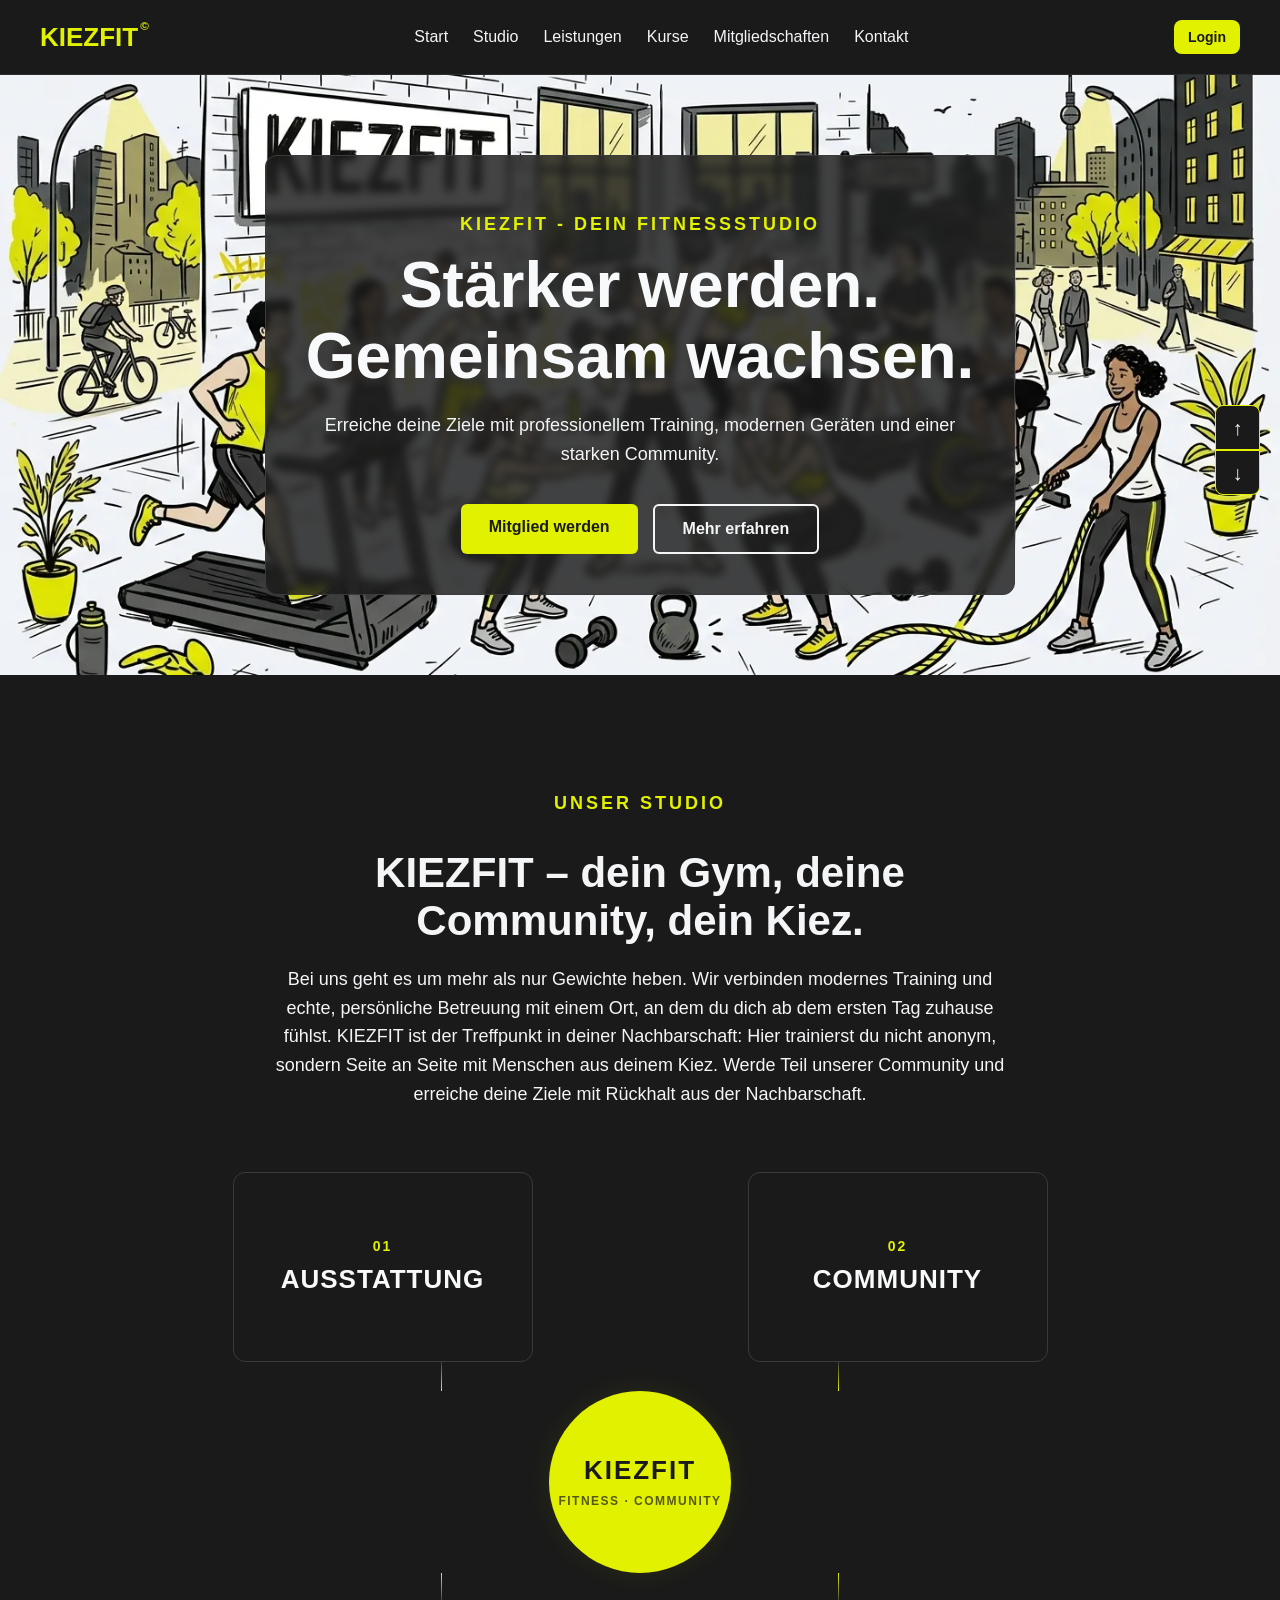
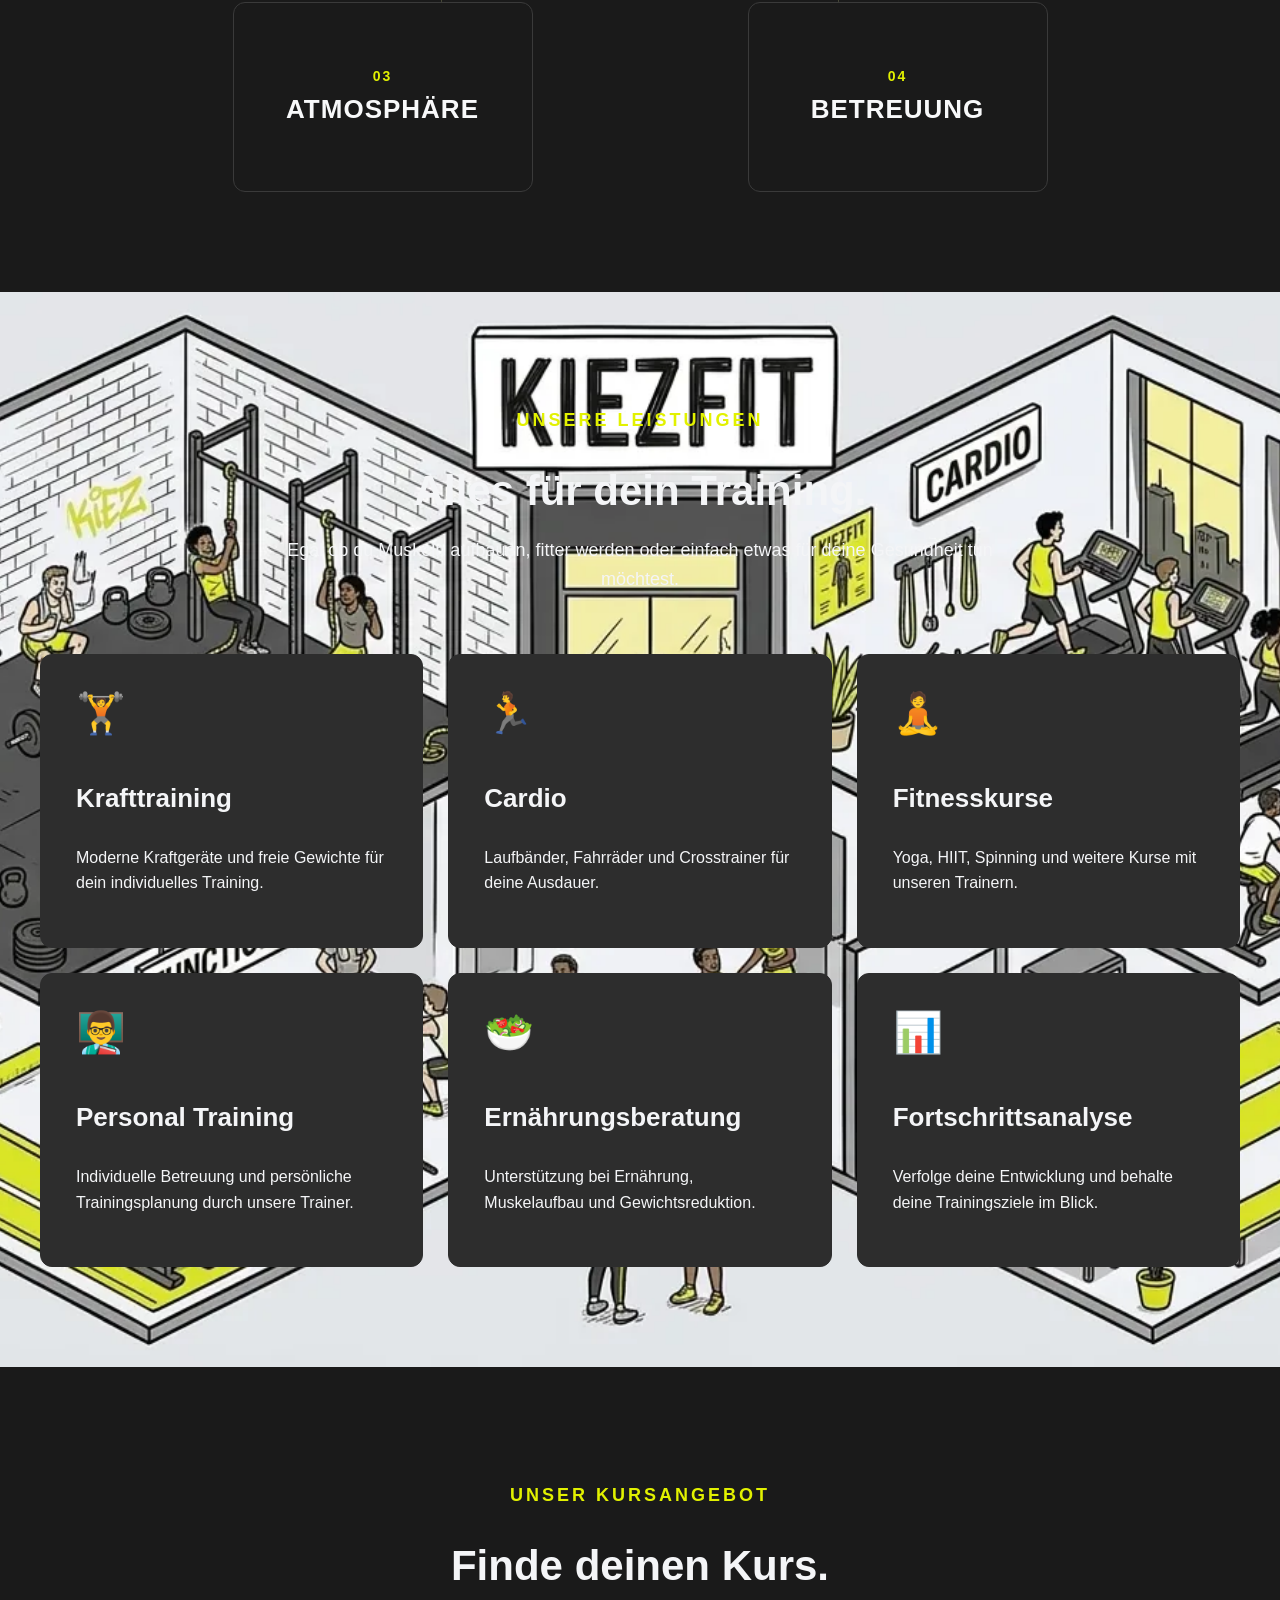
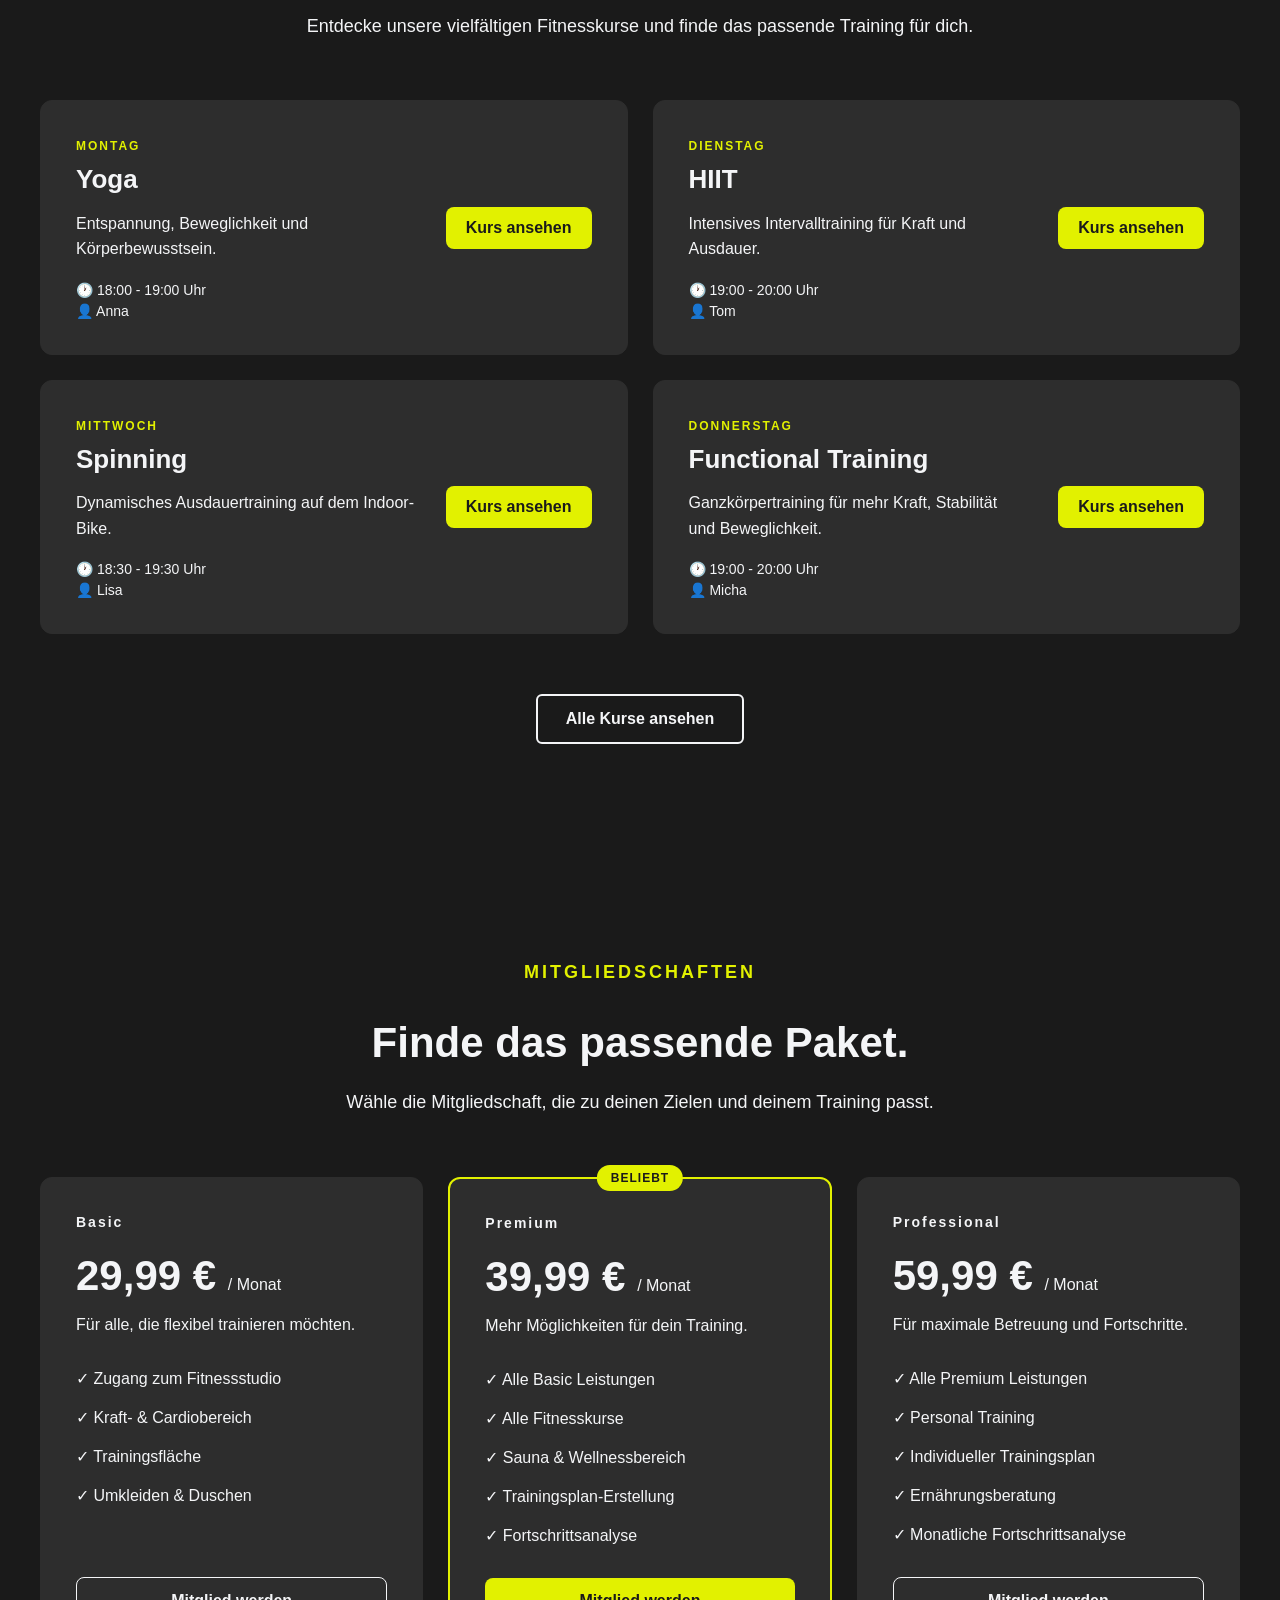
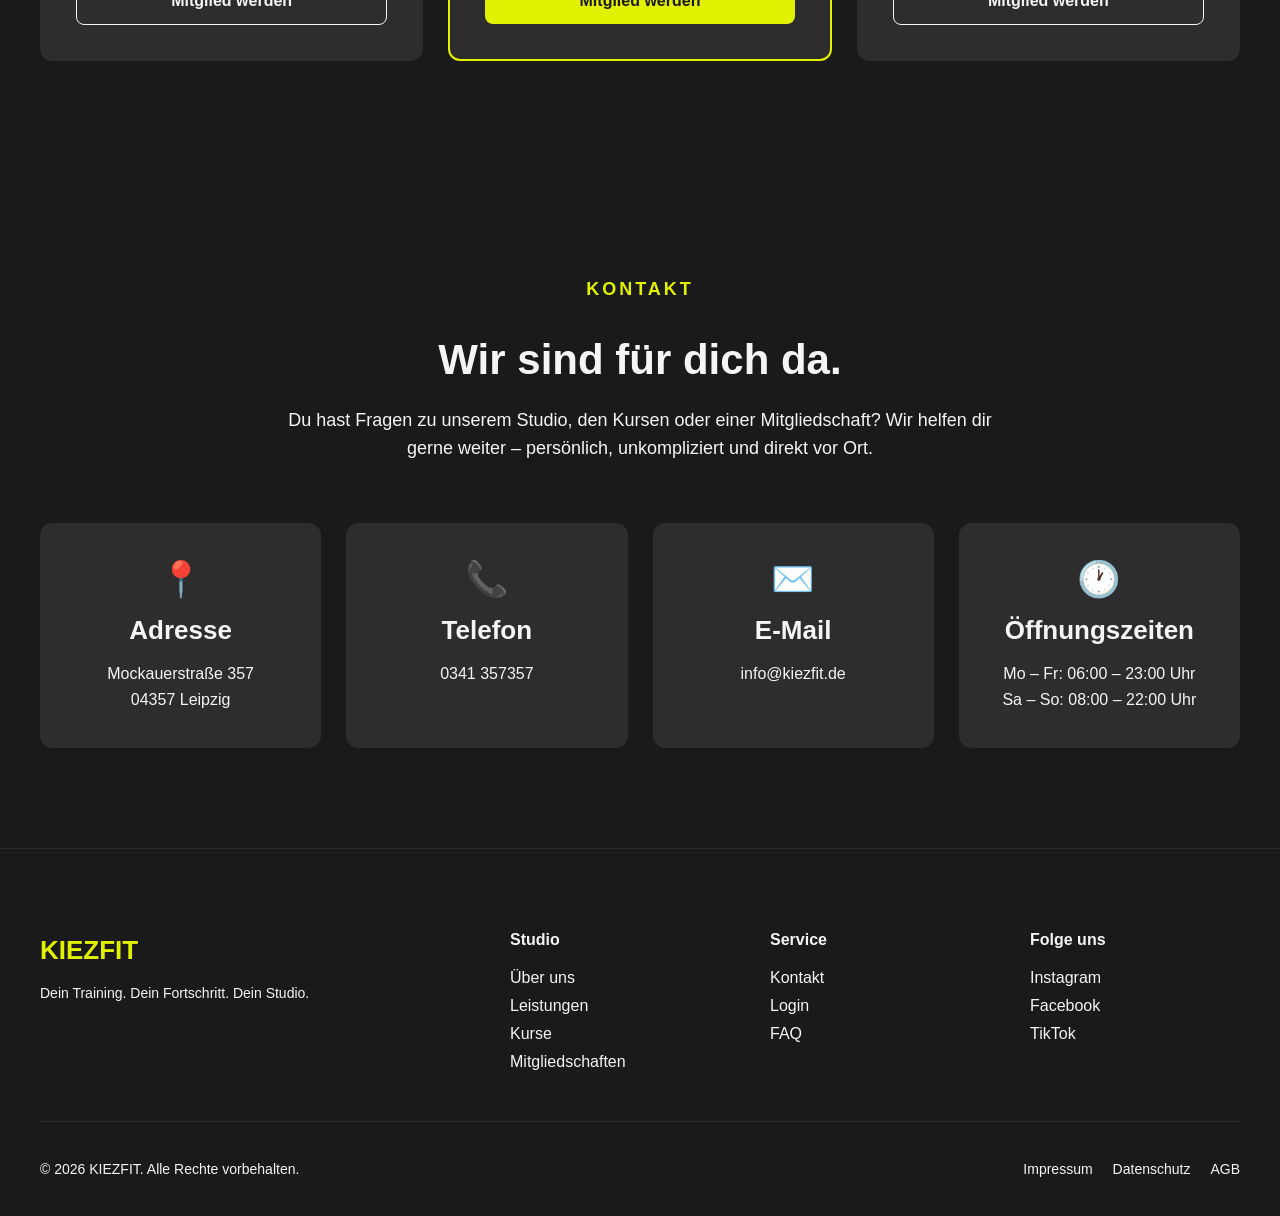
==== commit 5ba670c2: "feat: integrate local kiez identity" ====
--- a/index.html
+++ b/index.html
@@ -103,16 +103,16 @@
         </p>
 
         <h2>
-            KIEZFIT – Training mit Charakter
+            KIEZFIT – dein Gym, deine Community, dein Kiez.
         </h2>
 
         <p>
-            KIEZFIT ist mehr als ein Ort, an dem du trainierst.
-            Unser Studio verbindet modernes Training, persönliche
-            Betreuung und eine Atmosphäre, in der du dich vom ersten
-            Tag an wohlfühlen kannst. Egal, ob du stärker werden,
-            deine Ausdauer verbessern oder einfach aktiv bleiben
-            möchtest – bei KIEZFIT steht dein Training im Mittelpunkt.
+            Bei uns geht es um mehr als nur Gewichte heben. Wir verbinden
+            modernes Training und echte, persönliche Betreuung mit einem Ort,
+            an dem du dich ab dem ersten Tag zuhause fühlst. KIEZFIT ist der
+            Treffpunkt in deiner Nachbarschaft: Hier trainierst du nicht anonym,
+            sondern Seite an Seite mit Menschen aus deinem Kiez. Werde Teil unserer
+            Community und erreiche deine Ziele mit Rückhalt aus der Nachbarschaft.
         </p>
 
     </div>
@@ -658,7 +658,8 @@
 
                 <p>
                     Du hast Fragen zu unserem Studio, den Kursen oder
-                    einer Mitgliedschaft? Wir helfen dir gerne weiter.
+                    einer Mitgliedschaft? Wir helfen dir gerne weiter –
+                    persönlich, unkompliziert und direkt vor Ort.
                 </p>
 
             </div>
